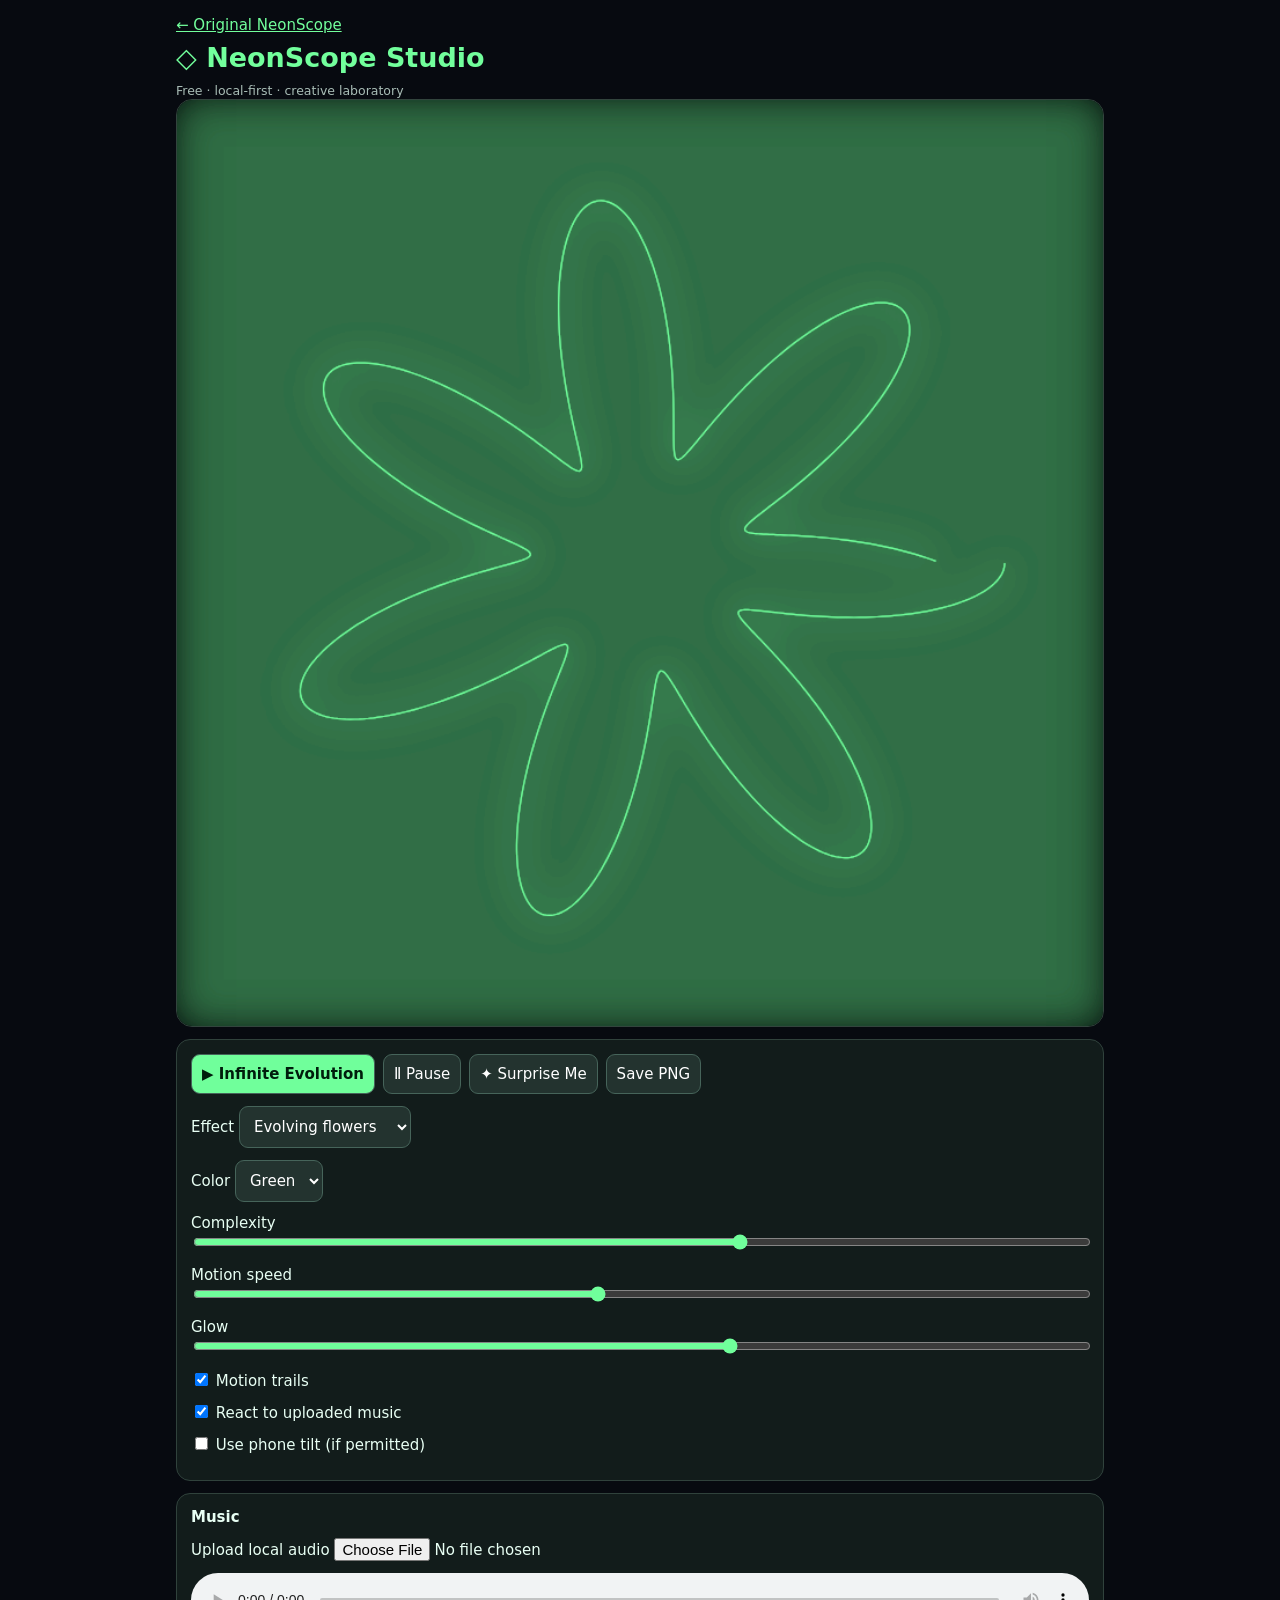
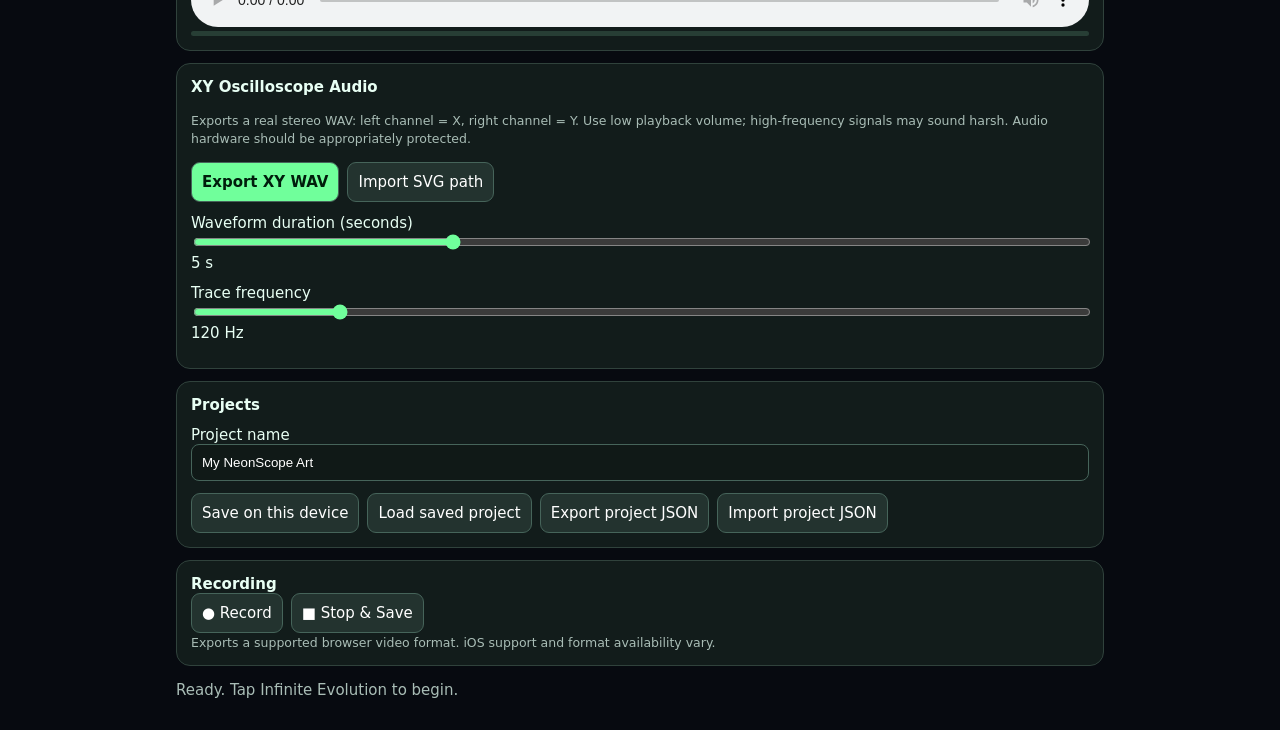
==== studio.html @ ded99f75 "Add free NeonScope Studio with procedural effects, stereo XY WAV, project files, and recording" ====
<!doctype html><html lang="en"><head><meta charset="utf-8"><meta name="viewport" content="width=device-width,initial-scale=1,viewport-fit=cover"><meta name="theme-color" content="#070a10"><title>NeonScope Studio</title><style>
*{box-sizing:border-box}body{margin:0;background:#070a10;color:#e8fff4;font:15px system-ui,sans-serif}main{max-width:960px;margin:auto;padding:16px}h1{font-size:27px;color:#72ff9c;margin:8px 0}a{color:#72ff9c}canvas{display:block;width:100%;aspect-ratio:1;background:#010306;border:1px solid #32443d;border-radius:16px;touch-action:none}section{background:#121c1b;border:1px solid #30423c;border-radius:14px;padding:14px;margin:12px 0}button,select,input[type=file]{font:inherit}button,select{border:1px solid #46645a;background:#23332f;color:white;padding:10px;border-radius:9px}button{cursor:pointer}button.primary{background:#70ff9b;color:#001d0c;font-weight:700}.flex{display:flex;gap:8px;flex-wrap:wrap;align-items:center}label{display:block;margin:12px 0}input[type=range]{width:100%;accent-color:#70ff9b}small,#status{color:#a9bdb6}input[type=text]{width:100%;padding:10px;border:1px solid #46645a;border-radius:8px;background:#101917;color:white}#meter{height:5px;background:#273e35;border-radius:8px;overflow:hidden}#bar{height:100%;width:0;background:#70ff9b}</style></head><body><main><a href="./">← Original NeonScope</a><h1>◇ NeonScope Studio</h1><small>Free · local-first · creative laboratory</small><canvas id="view" width="800" height="800" aria-label="Interactive neon artwork"></canvas><section><div class="flex"><button id="evolve" class="primary">▶ Infinite Evolution</button><button id="freeze">Ⅱ Pause</button><button id="random">✦ Surprise Me</button><button id="save">Save PNG</button></div><label>Effect <select id="effect"><option value="flower">Evolving flowers</option><option value="attractor">Strange attractor</option><option value="spiral">Galactic spiral</option><option value="lissajous">XY Lissajous</option><option value="particles">Particle field</option><option value="wire">3D wireframe</option><option value="kaleido">Kaleidoscope</option><option value="wave">Wave field</option></select></label><label>Color <select id="color"><option value="#70ff9b">Green</option><option value="#5bdcff">Cyan</option><option value="#b579ff">Violet</option><option value="#ff65b6">Pink</option><option value="#ffffff">White</option></select></label><label>Complexity <input id="complexity" type="range" min="10" max="100" value="65"></label><label>Motion speed <input id="speed" type="range" min="0" max="100" value="45"></label><label>Glow <input id="glow" type="range" min="0" max="100" value="60"></label><label><input type="checkbox" id="trails" checked> Motion trails</label><label><input type="checkbox" id="react" checked> React to uploaded music</label><label><input type="checkbox" id="tilt"> Use phone tilt (if permitted)</label></section><section><strong>Music</strong><label>Upload local audio <input id="music" type="file" accept="audio/*"></label><audio id="player" controls style="width:100%"></audio><div id="meter"><div id="bar"></div></div></section><section><strong>XY Oscilloscope Audio</strong><p><small>Exports a real stereo WAV: left channel = X, right channel = Y. Use low playback volume; high-frequency signals may sound harsh. Audio hardware should be appropriately protected.</small></p><div class="flex"><button id="wav" class="primary">Export XY WAV</button><button id="svg">Import SVG path</button><input id="svgFile" type="file" accept=".svg,image/svg+xml" hidden></div><label>Waveform duration (seconds) <input id="duration" type="range" min="1" max="15" value="5"><span id="durValue">5 s</span></label><label>Trace frequency <input id="trace" type="range" min="30" max="600" value="120"><span id="traceValue">120 Hz</span></label></section><section><strong>Projects</strong><label>Project name <input id="name" type="text" value="My NeonScope Art" maxlength="80"></label><div class="flex"><button id="store">Save on this device</button><button id="restore">Load saved project</button><button id="export">Export project JSON</button><button id="import">Import project JSON</button><input id="jsonFile" type="file" accept=".json,application/json" hidden></div></section><section><strong>Recording</strong><div class="flex"><button id="record">● Record</button><button id="stopRecord" disabled>■ Stop & Save</button></div><small>Exports a supported browser video format. iOS support and format availability vary.</small></section><p id="status" role="status">Ready. Tap Infinite Evolution to begin.</p></main><script>
(()=>{'use strict';const $=id=>document.getElementById(id),c=$('view'),g=c.getContext('2d');let running=false,phase=0,last=performance.now(),points=[],audioCtx,analyser,source,frequency,energy=0,seed=Math.random()*100,cycle=0,recorder,recordStream,chunks=[],audioURL;
const opts=['flower','attractor','spiral','lissajous','particles','wire','kaleido','wave'];const setStatus=s=>$('status').textContent=s;const rand=()=>Math.random();const clamp=(x,a,b)=>Math.max(a,Math.min(b,x));
function generate(t){const type=$('effect').value,N=400+Math.floor(+$('complexity').value*9),arr=[],rot=t*.14,variation=Math.sin(t*.23+seed)*.7;for(let i=0;i<N;i++){const q=i/N,u=q*Math.PI*2;let x=0,y=0;
if(type==='flower'){let r=205+110*Math.cos((7+variation)*u+t*.3);x=400+r*Math.cos(u+rot);y=400+r*Math.sin(u+rot)}
else if(type==='spiral'){const r=18+340*q;x=400+r*Math.cos(u*(5+variation)+rot);y=400+r*Math.sin(u*(5+variation)+rot)}
else if(type==='lissajous'){x=400+290*Math.sin((3+variation*.3)*u+t*.13);y=400+290*Math.sin(4*u+t*.19)}
else if(type==='attractor'){let a=u*2;x=400+240*Math.sin(3*a+t*.15)*Math.cos(2*a+variation);y=400+230*Math.sin(4*a-t*.12)*Math.cos(a)}
else if(type==='kaleido'){const r=70+200*Math.abs(Math.sin(u*6+t*.2));x=400+r*Math.cos(u);y=400+r*Math.sin(u)}
else if(type==='wave'){x=30+740*q;y=400+170*Math.sin(u*7+t)+80*Math.cos(u*17-t*.4)}
else if(type==='wire'){const edge=Math.floor(q*12),f=(q*12)%1,verts=[];for(let k=0;k<8;k++){const X=(k&1)?1:-1,Y=(k&2)?1:-1,Z=(k&4)?1:-1;const a=t*.22,b=t*.16,xx=X*Math.cos(a)-Z*Math.sin(a),zz=X*Math.sin(a)+Z*Math.cos(a),yy=Y*Math.cos(b)-zz*Math.sin(b),z=Y*Math.sin(b)+zz*Math.cos(b),persp=280/(4+z);verts.push([400+xx*persp*2.7,400+yy*persp*2.7])}const edges=[[0,1],[1,3],[3,2],[2,0],[4,5],[5,7],[7,6],[6,4],[0,4],[1,5],[2,6],[3,7]];const e=edges[edge%12],p=verts[e[0]],v=verts[e[1]];x=p[0]+(v[0]-p[0])*f;y=p[1]+(v[1]-p[1])*f}
else {const a=u*37+seed,r=100+240*Math.abs(Math.sin(u*13+t*.2));x=400+Math.cos(a+t*.3)*r;y=400+Math.sin(a-t*.2)*r}
arr.push({x:clamp(x,0,800),y:clamp(y,0,800)})}return arr}
function draw(now){requestAnimationFrame(draw);let dt=Math.min(.06,(now-last)/1000);last=now;if(running)phase+=dt*(.2+ +$('speed').value/20);if(running&&Math.floor(phase/12)!==cycle){cycle=Math.floor(phase/12);$('effect').value=opts[Math.floor(rand()*opts.length)];seed=rand()*100}
if(analyser&&frequency){analyser.getByteFrequencyData(frequency);let sum=0;for(let i=0;i<frequency.length;i++)sum+=frequency[i];energy=sum/(frequency.length*255);$('bar').style.width=Math.round(energy*100)+'%'}
g.fillStyle=$('trails').checked?'rgba(1,3,6,.24)':'#010306';g.fillRect(0,0,800,800);g.strokeStyle=$('color').value;g.fillStyle=$('color').value;g.shadowColor=$('color').value;g.shadowBlur=+$('glow').value*.55;g.lineWidth=1.2+energy*5;const t=phase+energy*2;points=generate(t);g.beginPath();points.forEach((p,i)=>i?g.lineTo(p.x,p.y):g.moveTo(p.x,p.y));g.stroke()}
requestAnimationFrame(draw);
$('evolve').onclick=()=>{running=true;setStatus('Infinite evolution running')};$('freeze').onclick=()=>{running=false;setStatus('Paused')};$('random').onclick=()=>{seed=rand()*100;$('effect').value=opts[Math.floor(rand()*opts.length)];phase+=rand()*20;setStatus('New design generated')};$('save').onclick=()=>{const a=document.createElement('a');a.download='neonscope-studio.png';a.href=c.toDataURL();a.click()};
$('music').onchange=e=>{const f=e.target.files[0];if(!f)return;if(audioURL)URL.revokeObjectURL(audioURL);audioURL=URL.createObjectURL(f);$('player').src=audioURL;try{audioCtx=audioCtx||new(window.AudioContext||window.webkitAudioContext)();audioCtx.resume();if(!source){source=audioCtx.createMediaElementSource($('player'));analyser=audioCtx.createAnalyser();analyser.fftSize=1024;frequency=new Uint8Array(analyser.frequencyBinCount);source.connect(analyser);analyser.connect(audioCtx.destination)}setStatus('Music loaded: '+f.name)}catch(err){setStatus('Audio error: '+err.message)}};
$('player').onplay=()=>{audioCtx?.resume();running=true};$('duration').oninput=()=>$('durValue').textContent=$('duration').value+' s';$('trace').oninput=()=>$('traceValue').textContent=$('trace').value+' Hz';
function download(blob,name){const url=URL.createObjectURL(blob),a=document.createElement('a');a.href=url;a.download=name;a.click();setTimeout(()=>URL.revokeObjectURL(url),60000)}
$('wav').onclick=()=>{const sr=44100,seconds=+$('duration').value,hz=+$('trace').value,n=sr*seconds,pts=generate(phase),bytes=44+n*4,buf=new ArrayBuffer(bytes),v=new DataView(buf);const str=(at,s)=>{for(let i=0;i<s.length;i++)v.setUint8(at+i,s.charCodeAt(i))};str(0,'RIFF');v.setUint32(4,bytes-8,true);str(8,'WAVE');str(12,'fmt ');v.setUint32(16,16,true);v.setUint16(20,1,true);v.setUint16(22,2,true);v.setUint32(24,sr,true);v.setUint32(28,sr*4,true);v.setUint16(32,4,true);v.setUint16(34,16,true);str(36,'data');v.setUint32(40,n*4,true);for(let i=0;i<n;i++){const p=pts[Math.floor((i*hz/sr%1)*(pts.length-1))],x=clamp((p.x-400)/400*.65,-1,1),y=clamp((400-p.y)/400*.65,-1,1);v.setInt16(44+i*4,Math.round(x*32767),true);v.setInt16(46+i*4,Math.round(y*32767),true)}download(new Blob([buf],{type:'audio/wav'}),'neonscope-xy.wav');setStatus('Stereo XY WAV exported. Left=X, right=Y. Start with low volume.')};
$('svg').onclick=()=>$('svgFile').click();$('svgFile').onchange=async e=>{const file=e.target.files[0];if(!file)return;const text=await file.text();if(text.length>1000000){setStatus('SVG too large');return}const doc=new DOMParser().parseFromString(text,'image/svg+xml');const path=doc.querySelector('path');if(!path){setStatus('SVG needs at least one path element');return}const d=path.getAttribute('d');if(!d){setStatus('SVG path is empty');return}try{const svg=document.createElementNS('http://www.w3.org/2000/svg','svg'),p=document.createElementNS('http://www.w3.org/2000/svg','path');p.setAttribute('d',d);svg.appendChild(p);svg.style.cssText='position:absolute;width:0;height:0;overflow:hidden';document.body.appendChild(svg);const len=p.getTotalLength(),samples=700,raw=[];for(let i=0;i<samples;i++){const pt=p.getPointAtLength(len*i/(samples-1));raw.push({x:pt.x,y:pt.y})}svg.remove();const xs=raw.map(p=>p.x),ys=raw.map(p=>p.y),minx=Math.min(...xs),maxx=Math.max(...xs),miny=Math.min(...ys),maxy=Math.max(...ys),scale=620/Math.max(maxx-minx,maxy-miny,1);const imported=raw.map(p=>({x:400+(p.x-(minx+maxx)/2)*scale,y:400+(p.y-(miny+maxy)/2)*scale}));const oldGenerate=generate;generate=()=>imported;running=false;setStatus('SVG path imported. Export XY WAV or PNG. Reload to restore procedural modes.')}catch(err){setStatus('Could not parse SVG path: '+err.message)}};
function project(){return {version:1,effect:$('effect').value,color:$('color').value,complexity:$('complexity').value,speed:$('speed').value,glow:$('glow').value,trails:$('trails').checked,name:$('name').value,phase,seed}}
function load(o){if(!o||o.version!==1||!opts.includes(o.effect))throw Error('Invalid project');for(const k of ['effect','color','complexity','speed','glow','name'])if(o[k]!==undefined&&$(k))$(k).value=String(o[k]);$('trails').checked=!!o.trails;phase=Number(o.phase)||0;seed=Number(o.seed)||0;running=false}
$('store').onclick=()=>{try{localStorage.setItem('neonscope-studio',JSON.stringify(project()));setStatus('Saved on this device')}catch(e){setStatus('Storage unavailable: '+e.message)}};$('restore').onclick=()=>{try{load(JSON.parse(localStorage.getItem('neonscope-studio')));setStatus('Project restored')}catch(e){setStatus('No valid saved project')}};$('export').onclick=()=>download(new Blob([JSON.stringify(project(),null,2)],{type:'application/json'}),'neonscope-project.json');$('import').onclick=()=>$('jsonFile').click();$('jsonFile').onchange=async e=>{try{const file=e.target.files[0];if(!file||file.size>100000)throw Error('Invalid file');load(JSON.parse(await file.text()));setStatus('Project imported')}catch(err){setStatus('Import failed: '+err.message)}};
$('record').onclick=()=>{if(!c.captureStream||!window.MediaRecorder){setStatus('Recording unavailable in this browser');return}try{recordStream=c.captureStream(30);const mime=['video/mp4','video/webm;codecs=vp8','video/webm'].find(t=>MediaRecorder.isTypeSupported(t));recorder=new MediaRecorder(recordStream,mime?{mimeType:mime}:undefined);chunks=[];recorder.ondataavailable=e=>{if(e.data.size)chunks.push(e.data)};recorder.onstop=()=>{const ext=recorder.mimeType.includes('mp4')?'mp4':'webm';download(new Blob(chunks,{type:recorder.mimeType}),'neonscope-studio.'+ext);recordStream.getTracks().forEach(t=>t.stop());$('record').disabled=false;$('stopRecord').disabled=true;setStatus('Recording saved')};recorder.start(500);$('record').disabled=true;$('stopRecord').disabled=false;running=true;setStatus('Recording…')}catch(err){setStatus('Recording error: '+err.message)}};$('stopRecord').onclick=()=>{if(recorder?.state==='recording')recorder.stop()};
$('tilt').onchange=async e=>{if(!e.target.checked)return;try{if(typeof DeviceOrientationEvent!=='undefined'&&typeof DeviceOrientationEvent.requestPermission==='function'){const permission=await DeviceOrientationEvent.requestPermission();if(permission!=='granted')throw Error('Permission denied')}window.addEventListener('deviceorientation',event=>{if($('tilt').checked&&event.gamma!=null)seed+=event.gamma*.0004});setStatus('Tilt control enabled')}catch(err){e.target.checked=false;setStatus('Tilt unavailable: '+err.message)}};
})();
</script></body></html>
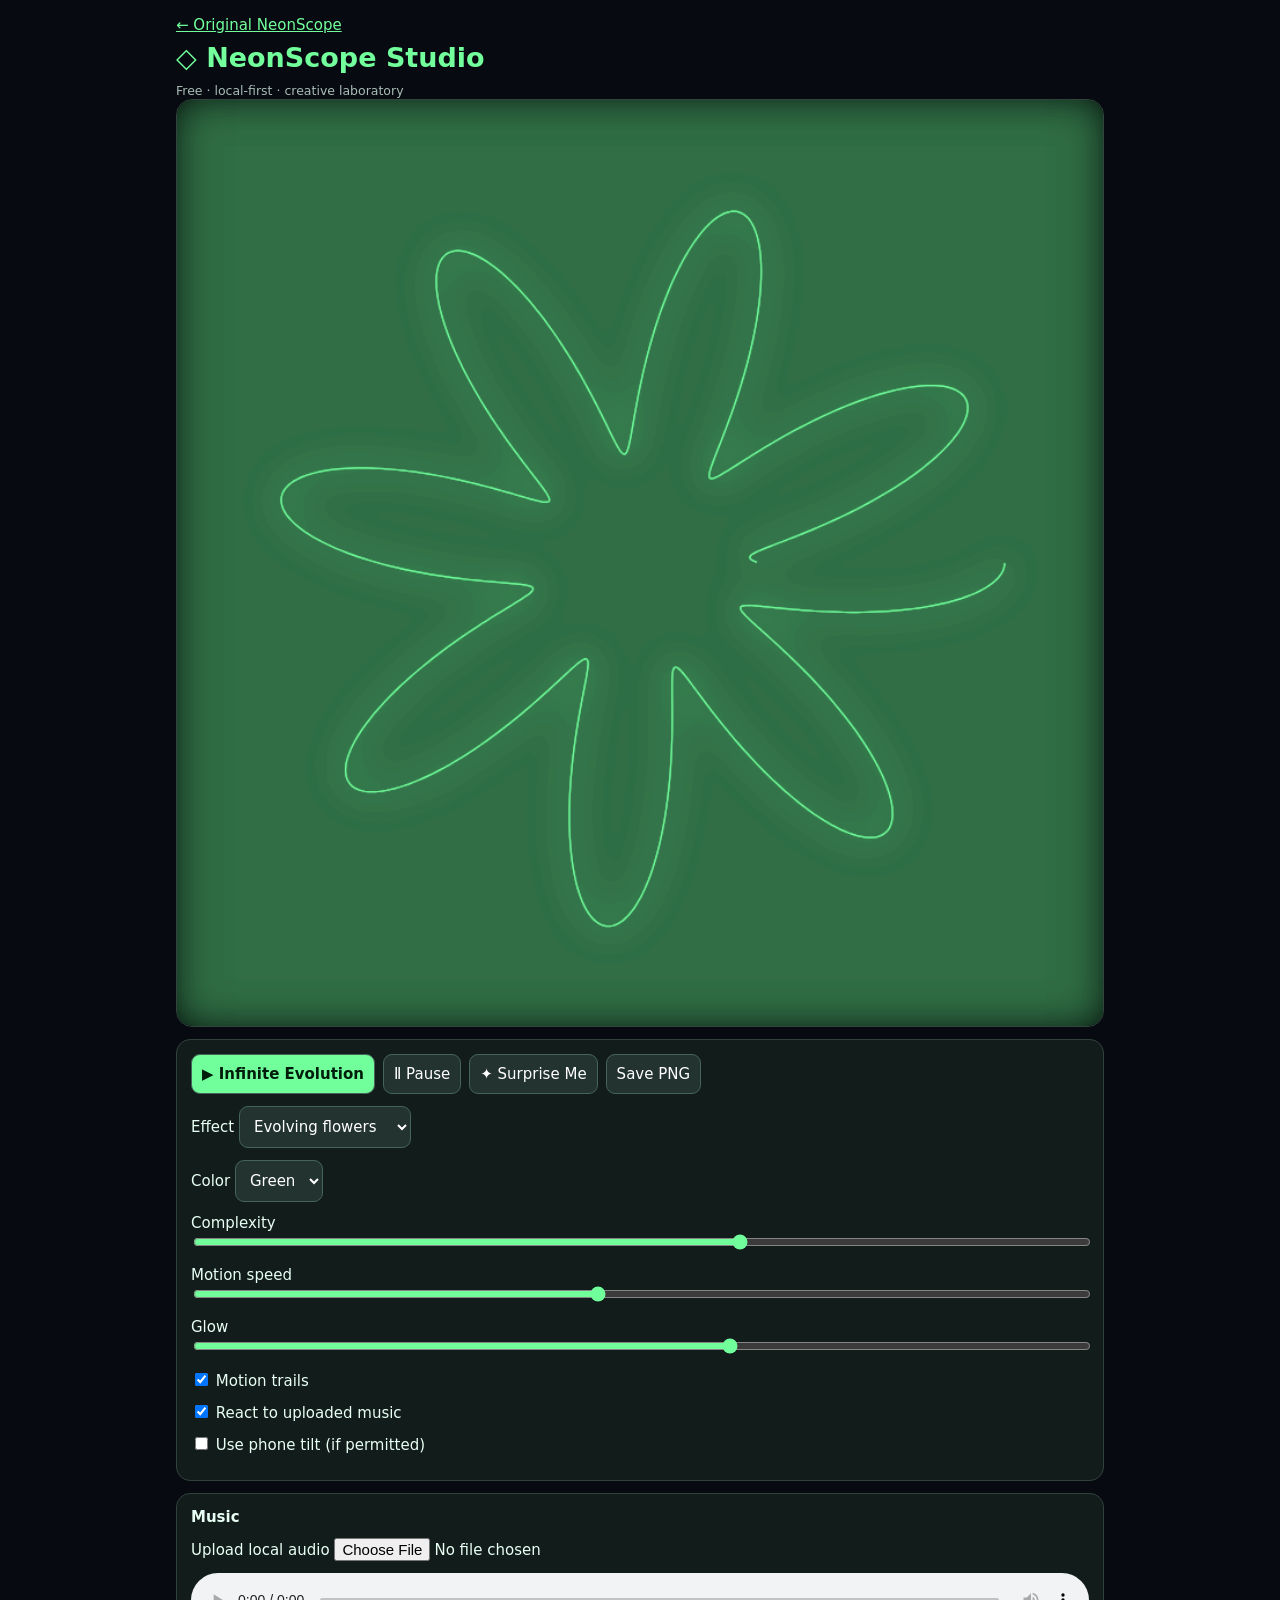
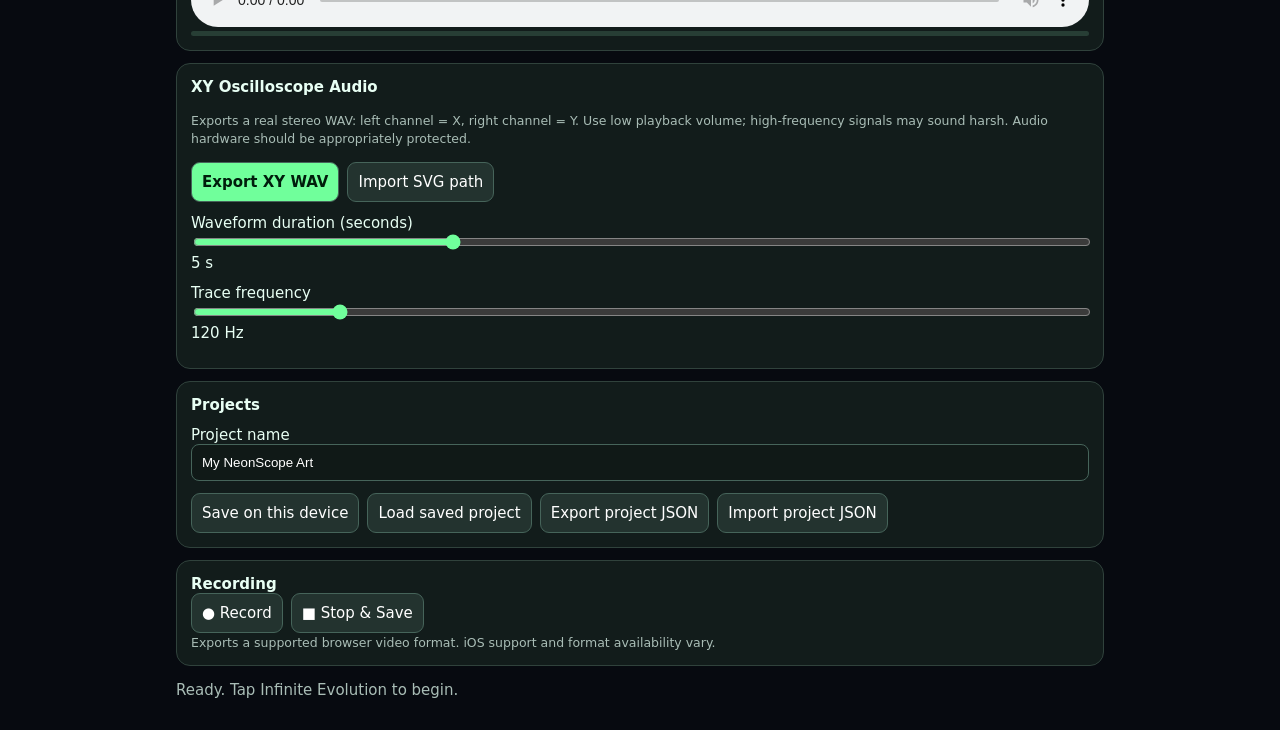
==== commit fad3217a: "Enable installable offline support on NeonScope Studio" ====
--- a/studio.html
+++ b/studio.html
@@ -1,4 +1,4 @@
-<!doctype html><html lang="en"><head><meta charset="utf-8"><meta name="viewport" content="width=device-width,initial-scale=1,viewport-fit=cover"><meta name="theme-color" content="#070a10"><title>NeonScope Studio</title><style>
+<!doctype html><html lang="en"><head><meta charset="utf-8"><meta name="viewport" content="width=device-width,initial-scale=1,viewport-fit=cover"><meta name="theme-color" content="#070a10"><link rel="manifest" href="./manifest.webmanifest"><title>NeonScope Studio</title><style>
 *{box-sizing:border-box}body{margin:0;background:#070a10;color:#e8fff4;font:15px system-ui,sans-serif}main{max-width:960px;margin:auto;padding:16px}h1{font-size:27px;color:#72ff9c;margin:8px 0}a{color:#72ff9c}canvas{display:block;width:100%;aspect-ratio:1;background:#010306;border:1px solid #32443d;border-radius:16px;touch-action:none}section{background:#121c1b;border:1px solid #30423c;border-radius:14px;padding:14px;margin:12px 0}button,select,input[type=file]{font:inherit}button,select{border:1px solid #46645a;background:#23332f;color:white;padding:10px;border-radius:9px}button{cursor:pointer}button.primary{background:#70ff9b;color:#001d0c;font-weight:700}.flex{display:flex;gap:8px;flex-wrap:wrap;align-items:center}label{display:block;margin:12px 0}input[type=range]{width:100%;accent-color:#70ff9b}small,#status{color:#a9bdb6}input[type=text]{width:100%;padding:10px;border:1px solid #46645a;border-radius:8px;background:#101917;color:white}#meter{height:5px;background:#273e35;border-radius:8px;overflow:hidden}#bar{height:100%;width:0;background:#70ff9b}</style></head><body><main><a href="./">← Original NeonScope</a><h1>◇ NeonScope Studio</h1><small>Free · local-first · creative laboratory</small><canvas id="view" width="800" height="800" aria-label="Interactive neon artwork"></canvas><section><div class="flex"><button id="evolve" class="primary">▶ Infinite Evolution</button><button id="freeze">Ⅱ Pause</button><button id="random">✦ Surprise Me</button><button id="save">Save PNG</button></div><label>Effect <select id="effect"><option value="flower">Evolving flowers</option><option value="attractor">Strange attractor</option><option value="spiral">Galactic spiral</option><option value="lissajous">XY Lissajous</option><option value="particles">Particle field</option><option value="wire">3D wireframe</option><option value="kaleido">Kaleidoscope</option><option value="wave">Wave field</option></select></label><label>Color <select id="color"><option value="#70ff9b">Green</option><option value="#5bdcff">Cyan</option><option value="#b579ff">Violet</option><option value="#ff65b6">Pink</option><option value="#ffffff">White</option></select></label><label>Complexity <input id="complexity" type="range" min="10" max="100" value="65"></label><label>Motion speed <input id="speed" type="range" min="0" max="100" value="45"></label><label>Glow <input id="glow" type="range" min="0" max="100" value="60"></label><label><input type="checkbox" id="trails" checked> Motion trails</label><label><input type="checkbox" id="react" checked> React to uploaded music</label><label><input type="checkbox" id="tilt"> Use phone tilt (if permitted)</label></section><section><strong>Music</strong><label>Upload local audio <input id="music" type="file" accept="audio/*"></label><audio id="player" controls style="width:100%"></audio><div id="meter"><div id="bar"></div></div></section><section><strong>XY Oscilloscope Audio</strong><p><small>Exports a real stereo WAV: left channel = X, right channel = Y. Use low playback volume; high-frequency signals may sound harsh. Audio hardware should be appropriately protected.</small></p><div class="flex"><button id="wav" class="primary">Export XY WAV</button><button id="svg">Import SVG path</button><input id="svgFile" type="file" accept=".svg,image/svg+xml" hidden></div><label>Waveform duration (seconds) <input id="duration" type="range" min="1" max="15" value="5"><span id="durValue">5 s</span></label><label>Trace frequency <input id="trace" type="range" min="30" max="600" value="120"><span id="traceValue">120 Hz</span></label></section><section><strong>Projects</strong><label>Project name <input id="name" type="text" value="My NeonScope Art" maxlength="80"></label><div class="flex"><button id="store">Save on this device</button><button id="restore">Load saved project</button><button id="export">Export project JSON</button><button id="import">Import project JSON</button><input id="jsonFile" type="file" accept=".json,application/json" hidden></div></section><section><strong>Recording</strong><div class="flex"><button id="record">● Record</button><button id="stopRecord" disabled>■ Stop & Save</button></div><small>Exports a supported browser video format. iOS support and format availability vary.</small></section><p id="status" role="status">Ready. Tap Infinite Evolution to begin.</p></main><script>
 (()=>{'use strict';const $=id=>document.getElementById(id),c=$('view'),g=c.getContext('2d');let running=false,phase=0,last=performance.now(),points=[],audioCtx,analyser,source,frequency,energy=0,seed=Math.random()*100,cycle=0,recorder,recordStream,chunks=[],audioURL;
 const opts=['flower','attractor','spiral','lissajous','particles','wire','kaleido','wave'];const setStatus=s=>$('status').textContent=s;const rand=()=>Math.random();const clamp=(x,a,b)=>Math.max(a,Math.min(b,x));
@@ -28,4 +28,4 @@
 $('record').onclick=()=>{if(!c.captureStream||!window.MediaRecorder){setStatus('Recording unavailable in this browser');return}try{recordStream=c.captureStream(30);const mime=['video/mp4','video/webm;codecs=vp8','video/webm'].find(t=>MediaRecorder.isTypeSupported(t));recorder=new MediaRecorder(recordStream,mime?{mimeType:mime}:undefined);chunks=[];recorder.ondataavailable=e=>{if(e.data.size)chunks.push(e.data)};recorder.onstop=()=>{const ext=recorder.mimeType.includes('mp4')?'mp4':'webm';download(new Blob(chunks,{type:recorder.mimeType}),'neonscope-studio.'+ext);recordStream.getTracks().forEach(t=>t.stop());$('record').disabled=false;$('stopRecord').disabled=true;setStatus('Recording saved')};recorder.start(500);$('record').disabled=true;$('stopRecord').disabled=false;running=true;setStatus('Recording…')}catch(err){setStatus('Recording error: '+err.message)}};$('stopRecord').onclick=()=>{if(recorder?.state==='recording')recorder.stop()};
 $('tilt').onchange=async e=>{if(!e.target.checked)return;try{if(typeof DeviceOrientationEvent!=='undefined'&&typeof DeviceOrientationEvent.requestPermission==='function'){const permission=await DeviceOrientationEvent.requestPermission();if(permission!=='granted')throw Error('Permission denied')}window.addEventListener('deviceorientation',event=>{if($('tilt').checked&&event.gamma!=null)seed+=event.gamma*.0004});setStatus('Tilt control enabled')}catch(err){e.target.checked=false;setStatus('Tilt unavailable: '+err.message)}};
 })();
-</script></body></html>+</script><script>if('serviceWorker' in navigator)window.addEventListener('load',()=>navigator.serviceWorker.register('./sw.js').catch(()=>{}));</script></body></html>
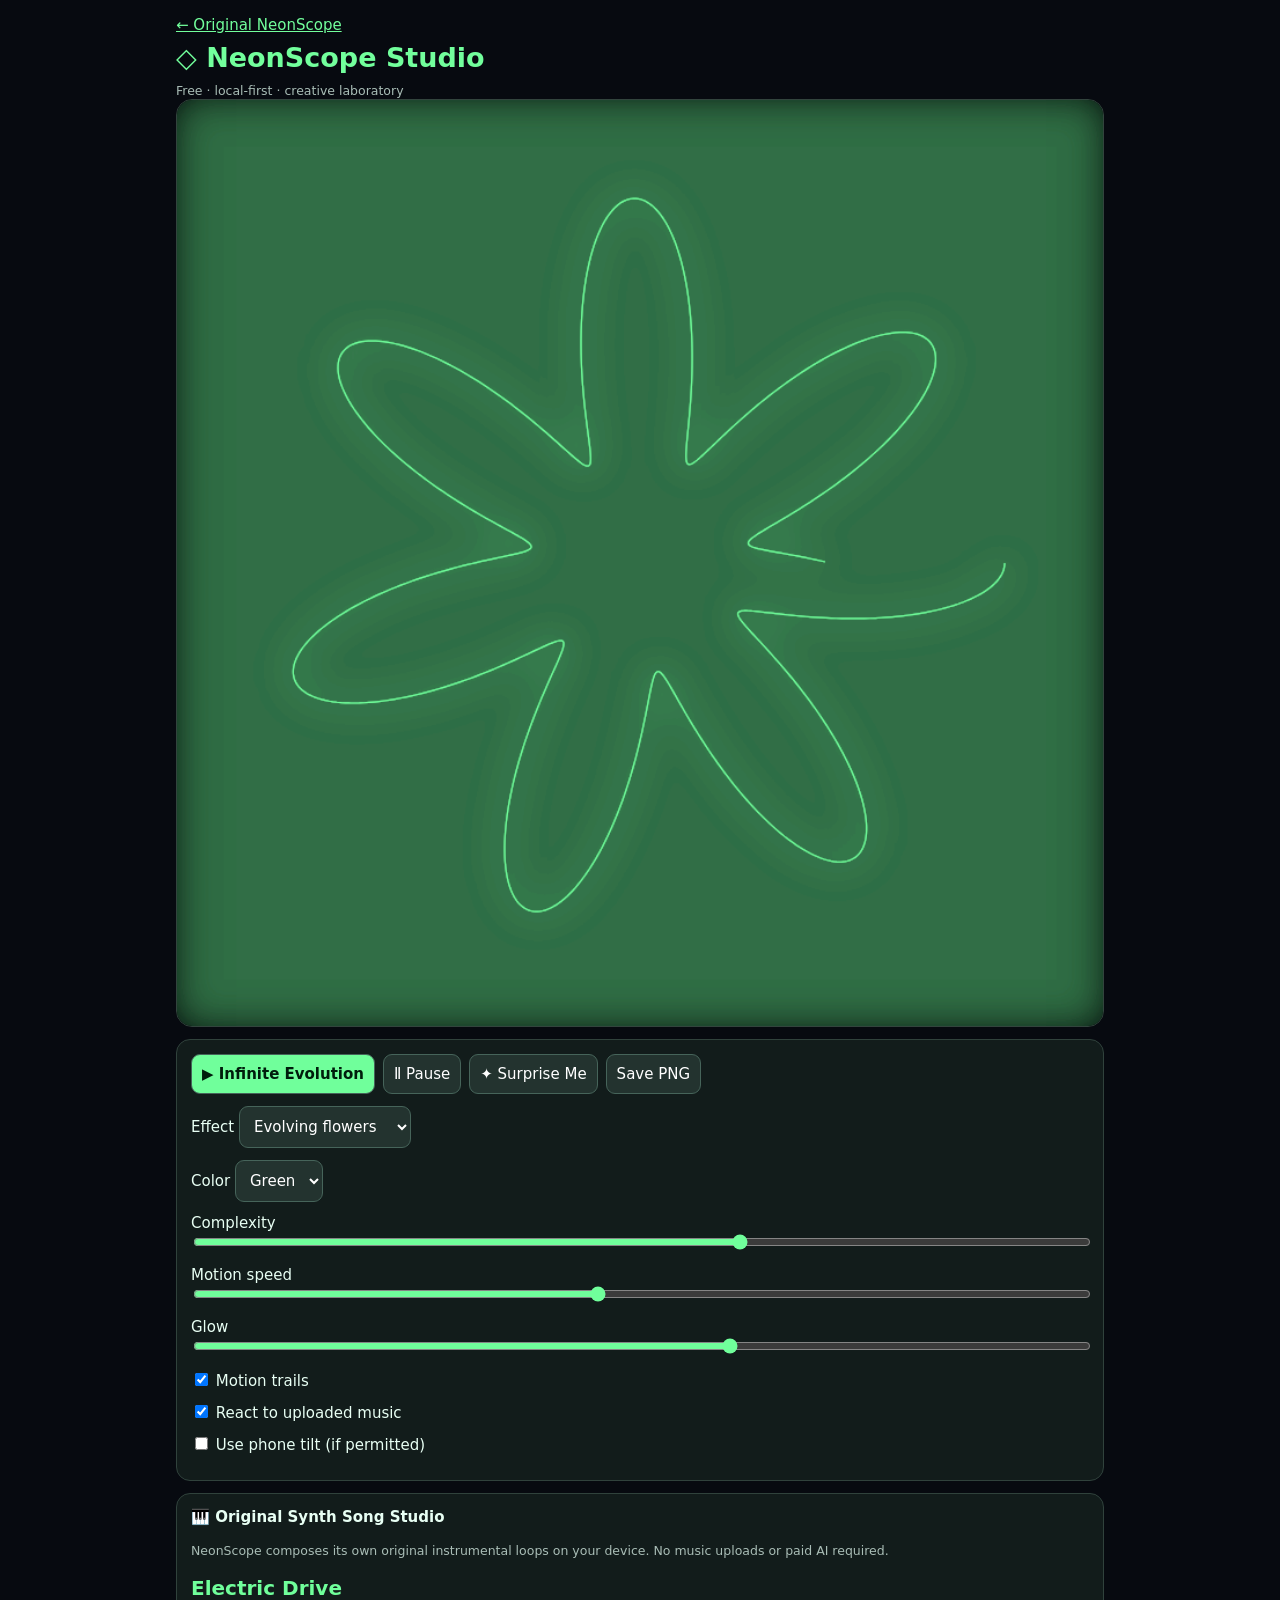
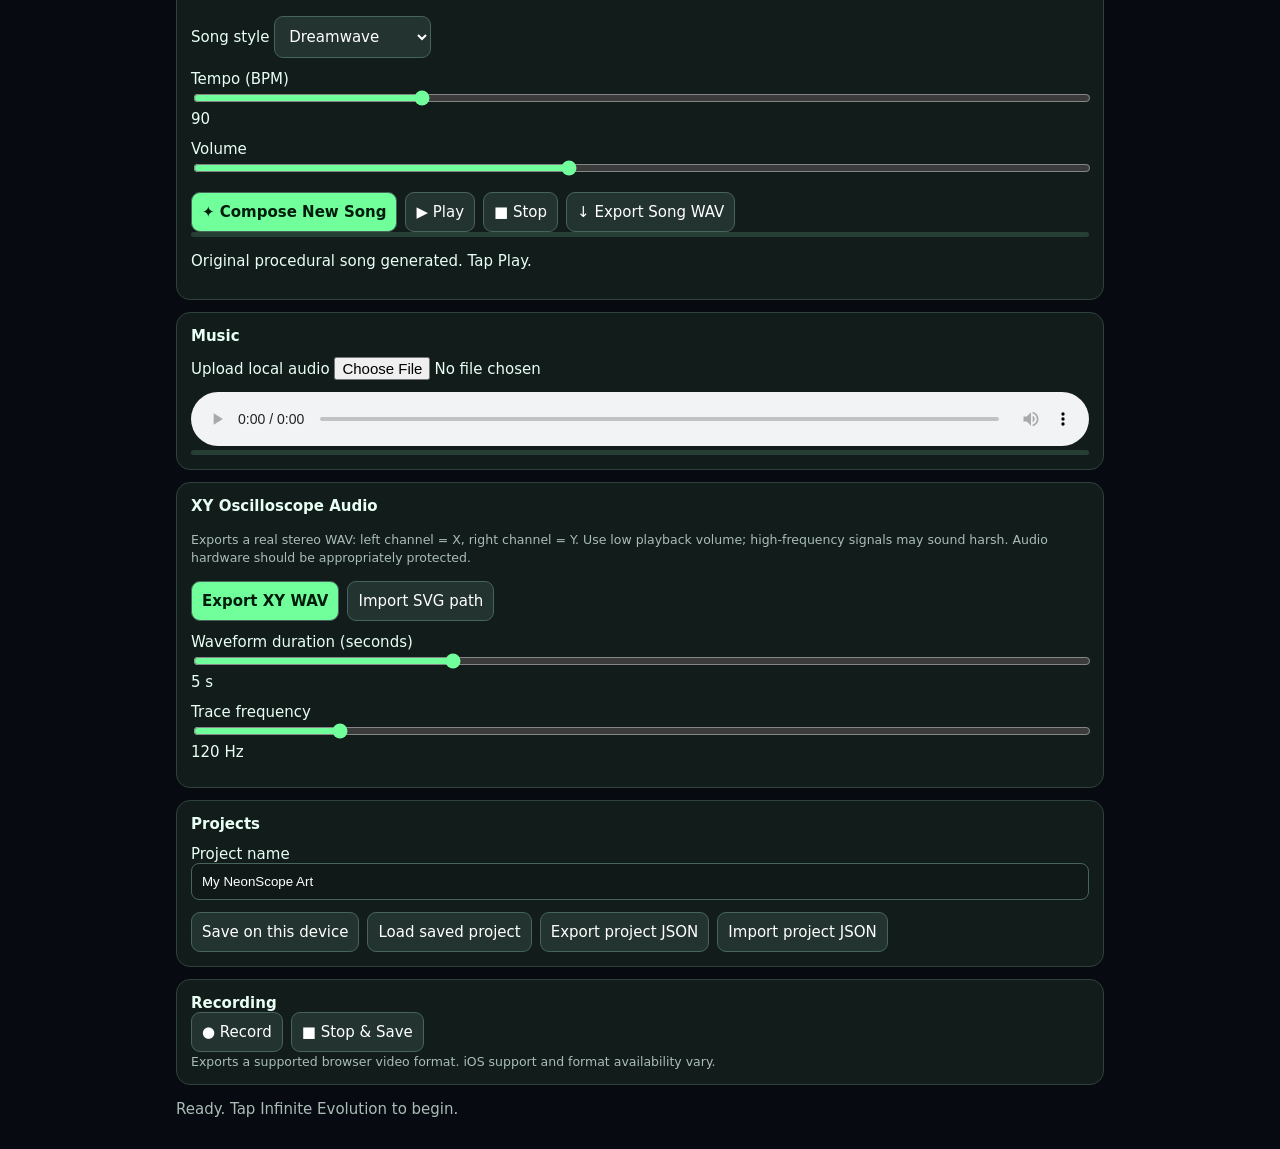
==== commit ef169450: "Integrate original synth song composer and reactive studio visuals" ====
--- a/studio.html
+++ b/studio.html
@@ -1,6 +1,6 @@
 <!doctype html><html lang="en"><head><meta charset="utf-8"><meta name="viewport" content="width=device-width,initial-scale=1,viewport-fit=cover"><meta name="theme-color" content="#070a10"><link rel="manifest" href="./manifest.webmanifest"><title>NeonScope Studio</title><style>
-*{box-sizing:border-box}body{margin:0;background:#070a10;color:#e8fff4;font:15px system-ui,sans-serif}main{max-width:960px;margin:auto;padding:16px}h1{font-size:27px;color:#72ff9c;margin:8px 0}a{color:#72ff9c}canvas{display:block;width:100%;aspect-ratio:1;background:#010306;border:1px solid #32443d;border-radius:16px;touch-action:none}section{background:#121c1b;border:1px solid #30423c;border-radius:14px;padding:14px;margin:12px 0}button,select,input[type=file]{font:inherit}button,select{border:1px solid #46645a;background:#23332f;color:white;padding:10px;border-radius:9px}button{cursor:pointer}button.primary{background:#70ff9b;color:#001d0c;font-weight:700}.flex{display:flex;gap:8px;flex-wrap:wrap;align-items:center}label{display:block;margin:12px 0}input[type=range]{width:100%;accent-color:#70ff9b}small,#status{color:#a9bdb6}input[type=text]{width:100%;padding:10px;border:1px solid #46645a;border-radius:8px;background:#101917;color:white}#meter{height:5px;background:#273e35;border-radius:8px;overflow:hidden}#bar{height:100%;width:0;background:#70ff9b}</style></head><body><main><a href="./">← Original NeonScope</a><h1>◇ NeonScope Studio</h1><small>Free · local-first · creative laboratory</small><canvas id="view" width="800" height="800" aria-label="Interactive neon artwork"></canvas><section><div class="flex"><button id="evolve" class="primary">▶ Infinite Evolution</button><button id="freeze">Ⅱ Pause</button><button id="random">✦ Surprise Me</button><button id="save">Save PNG</button></div><label>Effect <select id="effect"><option value="flower">Evolving flowers</option><option value="attractor">Strange attractor</option><option value="spiral">Galactic spiral</option><option value="lissajous">XY Lissajous</option><option value="particles">Particle field</option><option value="wire">3D wireframe</option><option value="kaleido">Kaleidoscope</option><option value="wave">Wave field</option></select></label><label>Color <select id="color"><option value="#70ff9b">Green</option><option value="#5bdcff">Cyan</option><option value="#b579ff">Violet</option><option value="#ff65b6">Pink</option><option value="#ffffff">White</option></select></label><label>Complexity <input id="complexity" type="range" min="10" max="100" value="65"></label><label>Motion speed <input id="speed" type="range" min="0" max="100" value="45"></label><label>Glow <input id="glow" type="range" min="0" max="100" value="60"></label><label><input type="checkbox" id="trails" checked> Motion trails</label><label><input type="checkbox" id="react" checked> React to uploaded music</label><label><input type="checkbox" id="tilt"> Use phone tilt (if permitted)</label></section><section><strong>Music</strong><label>Upload local audio <input id="music" type="file" accept="audio/*"></label><audio id="player" controls style="width:100%"></audio><div id="meter"><div id="bar"></div></div></section><section><strong>XY Oscilloscope Audio</strong><p><small>Exports a real stereo WAV: left channel = X, right channel = Y. Use low playback volume; high-frequency signals may sound harsh. Audio hardware should be appropriately protected.</small></p><div class="flex"><button id="wav" class="primary">Export XY WAV</button><button id="svg">Import SVG path</button><input id="svgFile" type="file" accept=".svg,image/svg+xml" hidden></div><label>Waveform duration (seconds) <input id="duration" type="range" min="1" max="15" value="5"><span id="durValue">5 s</span></label><label>Trace frequency <input id="trace" type="range" min="30" max="600" value="120"><span id="traceValue">120 Hz</span></label></section><section><strong>Projects</strong><label>Project name <input id="name" type="text" value="My NeonScope Art" maxlength="80"></label><div class="flex"><button id="store">Save on this device</button><button id="restore">Load saved project</button><button id="export">Export project JSON</button><button id="import">Import project JSON</button><input id="jsonFile" type="file" accept=".json,application/json" hidden></div></section><section><strong>Recording</strong><div class="flex"><button id="record">● Record</button><button id="stopRecord" disabled>■ Stop & Save</button></div><small>Exports a supported browser video format. iOS support and format availability vary.</small></section><p id="status" role="status">Ready. Tap Infinite Evolution to begin.</p></main><script>
-(()=>{'use strict';const $=id=>document.getElementById(id),c=$('view'),g=c.getContext('2d');let running=false,phase=0,last=performance.now(),points=[],audioCtx,analyser,source,frequency,energy=0,seed=Math.random()*100,cycle=0,recorder,recordStream,chunks=[],audioURL;
+*{box-sizing:border-box}body{margin:0;background:#070a10;color:#e8fff4;font:15px system-ui,sans-serif}main{max-width:960px;margin:auto;padding:16px}h1{font-size:27px;color:#72ff9c;margin:8px 0}a{color:#72ff9c}canvas{display:block;width:100%;aspect-ratio:1;background:#010306;border:1px solid #32443d;border-radius:16px;touch-action:none}section{background:#121c1b;border:1px solid #30423c;border-radius:14px;padding:14px;margin:12px 0}button,select,input[type=file]{font:inherit}button,select{border:1px solid #46645a;background:#23332f;color:white;padding:10px;border-radius:9px}button{cursor:pointer}button.primary{background:#70ff9b;color:#001d0c;font-weight:700}.flex{display:flex;gap:8px;flex-wrap:wrap;align-items:center}label{display:block;margin:12px 0}input[type=range]{width:100%;accent-color:#70ff9b}small,#status{color:#a9bdb6}input[type=text]{width:100%;padding:10px;border:1px solid #46645a;border-radius:8px;background:#101917;color:white}#meter{height:5px;background:#273e35;border-radius:8px;overflow:hidden}#bar{height:100%;width:0;background:#70ff9b}</style></head><body><main><a href="./">← Original NeonScope</a><h1>◇ NeonScope Studio</h1><small>Free · local-first · creative laboratory</small><canvas id="view" width="800" height="800" aria-label="Interactive neon artwork"></canvas><section><div class="flex"><button id="evolve" class="primary">▶ Infinite Evolution</button><button id="freeze">Ⅱ Pause</button><button id="random">✦ Surprise Me</button><button id="save">Save PNG</button></div><label>Effect <select id="effect"><option value="flower">Evolving flowers</option><option value="attractor">Strange attractor</option><option value="spiral">Galactic spiral</option><option value="lissajous">XY Lissajous</option><option value="particles">Particle field</option><option value="wire">3D wireframe</option><option value="kaleido">Kaleidoscope</option><option value="wave">Wave field</option></select></label><label>Color <select id="color"><option value="#70ff9b">Green</option><option value="#5bdcff">Cyan</option><option value="#b579ff">Violet</option><option value="#ff65b6">Pink</option><option value="#ffffff">White</option></select></label><label>Complexity <input id="complexity" type="range" min="10" max="100" value="65"></label><label>Motion speed <input id="speed" type="range" min="0" max="100" value="45"></label><label>Glow <input id="glow" type="range" min="0" max="100" value="60"></label><label><input type="checkbox" id="trails" checked> Motion trails</label><label><input type="checkbox" id="react" checked> React to uploaded music</label><label><input type="checkbox" id="tilt"> Use phone tilt (if permitted)</label></section><section><strong>🎹 Original Synth Song Studio</strong><p><small>NeonScope composes its own original instrumental loops on your device. No music uploads or paid AI required.</small></p><h2 id="synthName" style="font-size:20px;color:#70ff9b">New Song</h2><label>Song style <select id="synthMood"><option value="dream">Dreamwave</option><option value="arcade">Retro arcade</option><option value="space">Space ambient</option><option value="chill">Chill synth</option><option value="dark">Dark electronic</option></select></label><label>Tempo (BPM) <input id="synthTempo" type="range" min="60" max="180" value="90" oninput="document.getElementById('tempoValue').textContent=this.value"><span id="tempoValue">90</span></label><label>Volume <input id="synthVolume" type="range" min="0" max="60" value="25"></label><div class="flex"><button id="synthGenerate" class="primary">✦ Compose New Song</button><button id="synthPlay">▶ Play</button><button id="synthStop">■ Stop</button><button id="synthExport">↓ Export Song WAV</button></div><div id="meter"><div id="synthMeter" style="width:0;height:100%;background:#70ff9b"></div></div><p id="synthStatus" role="status">Ready</p></section><section><strong>Music</strong><label>Upload local audio <input id="music" type="file" accept="audio/*"></label><audio id="player" controls style="width:100%"></audio><div id="meter"><div id="bar"></div></div></section><section><strong>XY Oscilloscope Audio</strong><p><small>Exports a real stereo WAV: left channel = X, right channel = Y. Use low playback volume; high-frequency signals may sound harsh. Audio hardware should be appropriately protected.</small></p><div class="flex"><button id="wav" class="primary">Export XY WAV</button><button id="svg">Import SVG path</button><input id="svgFile" type="file" accept=".svg,image/svg+xml" hidden></div><label>Waveform duration (seconds) <input id="duration" type="range" min="1" max="15" value="5"><span id="durValue">5 s</span></label><label>Trace frequency <input id="trace" type="range" min="30" max="600" value="120"><span id="traceValue">120 Hz</span></label></section><section><strong>Projects</strong><label>Project name <input id="name" type="text" value="My NeonScope Art" maxlength="80"></label><div class="flex"><button id="store">Save on this device</button><button id="restore">Load saved project</button><button id="export">Export project JSON</button><button id="import">Import project JSON</button><input id="jsonFile" type="file" accept=".json,application/json" hidden></div></section><section><strong>Recording</strong><div class="flex"><button id="record">● Record</button><button id="stopRecord" disabled>■ Stop & Save</button></div><small>Exports a supported browser video format. iOS support and format availability vary.</small></section><p id="status" role="status">Ready. Tap Infinite Evolution to begin.</p></main><script>
+(()=>{'use strict';const $=id=>document.getElementById(id),c=$('view'),g=c.getContext('2d');let running=false,phase=0,last=performance.now(),points=[],audioCtx,analyser,source,frequency,energy=0,synthEnergy=0,seed=Math.random()*100,cycle=0,recorder,recordStream,chunks=[],audioURL;
 const opts=['flower','attractor','spiral','lissajous','particles','wire','kaleido','wave'];const setStatus=s=>$('status').textContent=s;const rand=()=>Math.random();const clamp=(x,a,b)=>Math.max(a,Math.min(b,x));
 function generate(t){const type=$('effect').value,N=400+Math.floor(+$('complexity').value*9),arr=[],rot=t*.14,variation=Math.sin(t*.23+seed)*.7;for(let i=0;i<N;i++){const q=i/N,u=q*Math.PI*2;let x=0,y=0;
 if(type==='flower'){let r=205+110*Math.cos((7+variation)*u+t*.3);x=400+r*Math.cos(u+rot);y=400+r*Math.sin(u+rot)}
@@ -12,10 +12,10 @@
 else if(type==='wire'){const edge=Math.floor(q*12),f=(q*12)%1,verts=[];for(let k=0;k<8;k++){const X=(k&1)?1:-1,Y=(k&2)?1:-1,Z=(k&4)?1:-1;const a=t*.22,b=t*.16,xx=X*Math.cos(a)-Z*Math.sin(a),zz=X*Math.sin(a)+Z*Math.cos(a),yy=Y*Math.cos(b)-zz*Math.sin(b),z=Y*Math.sin(b)+zz*Math.cos(b),persp=280/(4+z);verts.push([400+xx*persp*2.7,400+yy*persp*2.7])}const edges=[[0,1],[1,3],[3,2],[2,0],[4,5],[5,7],[7,6],[6,4],[0,4],[1,5],[2,6],[3,7]];const e=edges[edge%12],p=verts[e[0]],v=verts[e[1]];x=p[0]+(v[0]-p[0])*f;y=p[1]+(v[1]-p[1])*f}
 else {const a=u*37+seed,r=100+240*Math.abs(Math.sin(u*13+t*.2));x=400+Math.cos(a+t*.3)*r;y=400+Math.sin(a-t*.2)*r}
 arr.push({x:clamp(x,0,800),y:clamp(y,0,800)})}return arr}
-function draw(now){requestAnimationFrame(draw);let dt=Math.min(.06,(now-last)/1000);last=now;if(running)phase+=dt*(.2+ +$('speed').value/20);if(running&&Math.floor(phase/12)!==cycle){cycle=Math.floor(phase/12);$('effect').value=opts[Math.floor(rand()*opts.length)];seed=rand()*100}
+function draw(now){requestAnimationFrame(draw);synthEnergy*=.94;let dt=Math.min(.06,(now-last)/1000);last=now;if(running)phase+=dt*(.2+ +$('speed').value/20);if(running&&Math.floor(phase/12)!==cycle){cycle=Math.floor(phase/12);$('effect').value=opts[Math.floor(rand()*opts.length)];seed=rand()*100}
 if(analyser&&frequency){analyser.getByteFrequencyData(frequency);let sum=0;for(let i=0;i<frequency.length;i++)sum+=frequency[i];energy=sum/(frequency.length*255);$('bar').style.width=Math.round(energy*100)+'%'}
-g.fillStyle=$('trails').checked?'rgba(1,3,6,.24)':'#010306';g.fillRect(0,0,800,800);g.strokeStyle=$('color').value;g.fillStyle=$('color').value;g.shadowColor=$('color').value;g.shadowBlur=+$('glow').value*.55;g.lineWidth=1.2+energy*5;const t=phase+energy*2;points=generate(t);g.beginPath();points.forEach((p,i)=>i?g.lineTo(p.x,p.y):g.moveTo(p.x,p.y));g.stroke()}
-requestAnimationFrame(draw);
+energy=Math.max(energy,synthEnergy);g.fillStyle=$('trails').checked?'rgba(1,3,6,.24)':'#010306';g.fillRect(0,0,800,800);g.strokeStyle=$('color').value;g.fillStyle=$('color').value;g.shadowColor=$('color').value;g.shadowBlur=+$('glow').value*.55;g.lineWidth=1.2+energy*5;const t=phase+energy*2;points=generate(t);g.beginPath();points.forEach((p,i)=>i?g.lineTo(p.x,p.y):g.moveTo(p.x,p.y));g.stroke()}
+window.addEventListener('neonscope-synth-energy',e=>{synthEnergy=e.detail||0;running=true});requestAnimationFrame(draw);
 $('evolve').onclick=()=>{running=true;setStatus('Infinite evolution running')};$('freeze').onclick=()=>{running=false;setStatus('Paused')};$('random').onclick=()=>{seed=rand()*100;$('effect').value=opts[Math.floor(rand()*opts.length)];phase+=rand()*20;setStatus('New design generated')};$('save').onclick=()=>{const a=document.createElement('a');a.download='neonscope-studio.png';a.href=c.toDataURL();a.click()};
 $('music').onchange=e=>{const f=e.target.files[0];if(!f)return;if(audioURL)URL.revokeObjectURL(audioURL);audioURL=URL.createObjectURL(f);$('player').src=audioURL;try{audioCtx=audioCtx||new(window.AudioContext||window.webkitAudioContext)();audioCtx.resume();if(!source){source=audioCtx.createMediaElementSource($('player'));analyser=audioCtx.createAnalyser();analyser.fftSize=1024;frequency=new Uint8Array(analyser.frequencyBinCount);source.connect(analyser);analyser.connect(audioCtx.destination)}setStatus('Music loaded: '+f.name)}catch(err){setStatus('Audio error: '+err.message)}};
 $('player').onplay=()=>{audioCtx?.resume();running=true};$('duration').oninput=()=>$('durValue').textContent=$('duration').value+' s';$('trace').oninput=()=>$('traceValue').textContent=$('trace').value+' Hz';
@@ -28,4 +28,4 @@
 $('record').onclick=()=>{if(!c.captureStream||!window.MediaRecorder){setStatus('Recording unavailable in this browser');return}try{recordStream=c.captureStream(30);const mime=['video/mp4','video/webm;codecs=vp8','video/webm'].find(t=>MediaRecorder.isTypeSupported(t));recorder=new MediaRecorder(recordStream,mime?{mimeType:mime}:undefined);chunks=[];recorder.ondataavailable=e=>{if(e.data.size)chunks.push(e.data)};recorder.onstop=()=>{const ext=recorder.mimeType.includes('mp4')?'mp4':'webm';download(new Blob(chunks,{type:recorder.mimeType}),'neonscope-studio.'+ext);recordStream.getTracks().forEach(t=>t.stop());$('record').disabled=false;$('stopRecord').disabled=true;setStatus('Recording saved')};recorder.start(500);$('record').disabled=true;$('stopRecord').disabled=false;running=true;setStatus('Recording…')}catch(err){setStatus('Recording error: '+err.message)}};$('stopRecord').onclick=()=>{if(recorder?.state==='recording')recorder.stop()};
 $('tilt').onchange=async e=>{if(!e.target.checked)return;try{if(typeof DeviceOrientationEvent!=='undefined'&&typeof DeviceOrientationEvent.requestPermission==='function'){const permission=await DeviceOrientationEvent.requestPermission();if(permission!=='granted')throw Error('Permission denied')}window.addEventListener('deviceorientation',event=>{if($('tilt').checked&&event.gamma!=null)seed+=event.gamma*.0004});setStatus('Tilt control enabled')}catch(err){e.target.checked=false;setStatus('Tilt unavailable: '+err.message)}};
 })();
-</script><script>if('serviceWorker' in navigator)window.addEventListener('load',()=>navigator.serviceWorker.register('./sw.js').catch(()=>{}));</script></body></html>+</script><script src="./synth.js"></script><script>if('serviceWorker' in navigator)window.addEventListener('load',()=>navigator.serviceWorker.register('./sw.js').catch(()=>{}));</script></body></html>
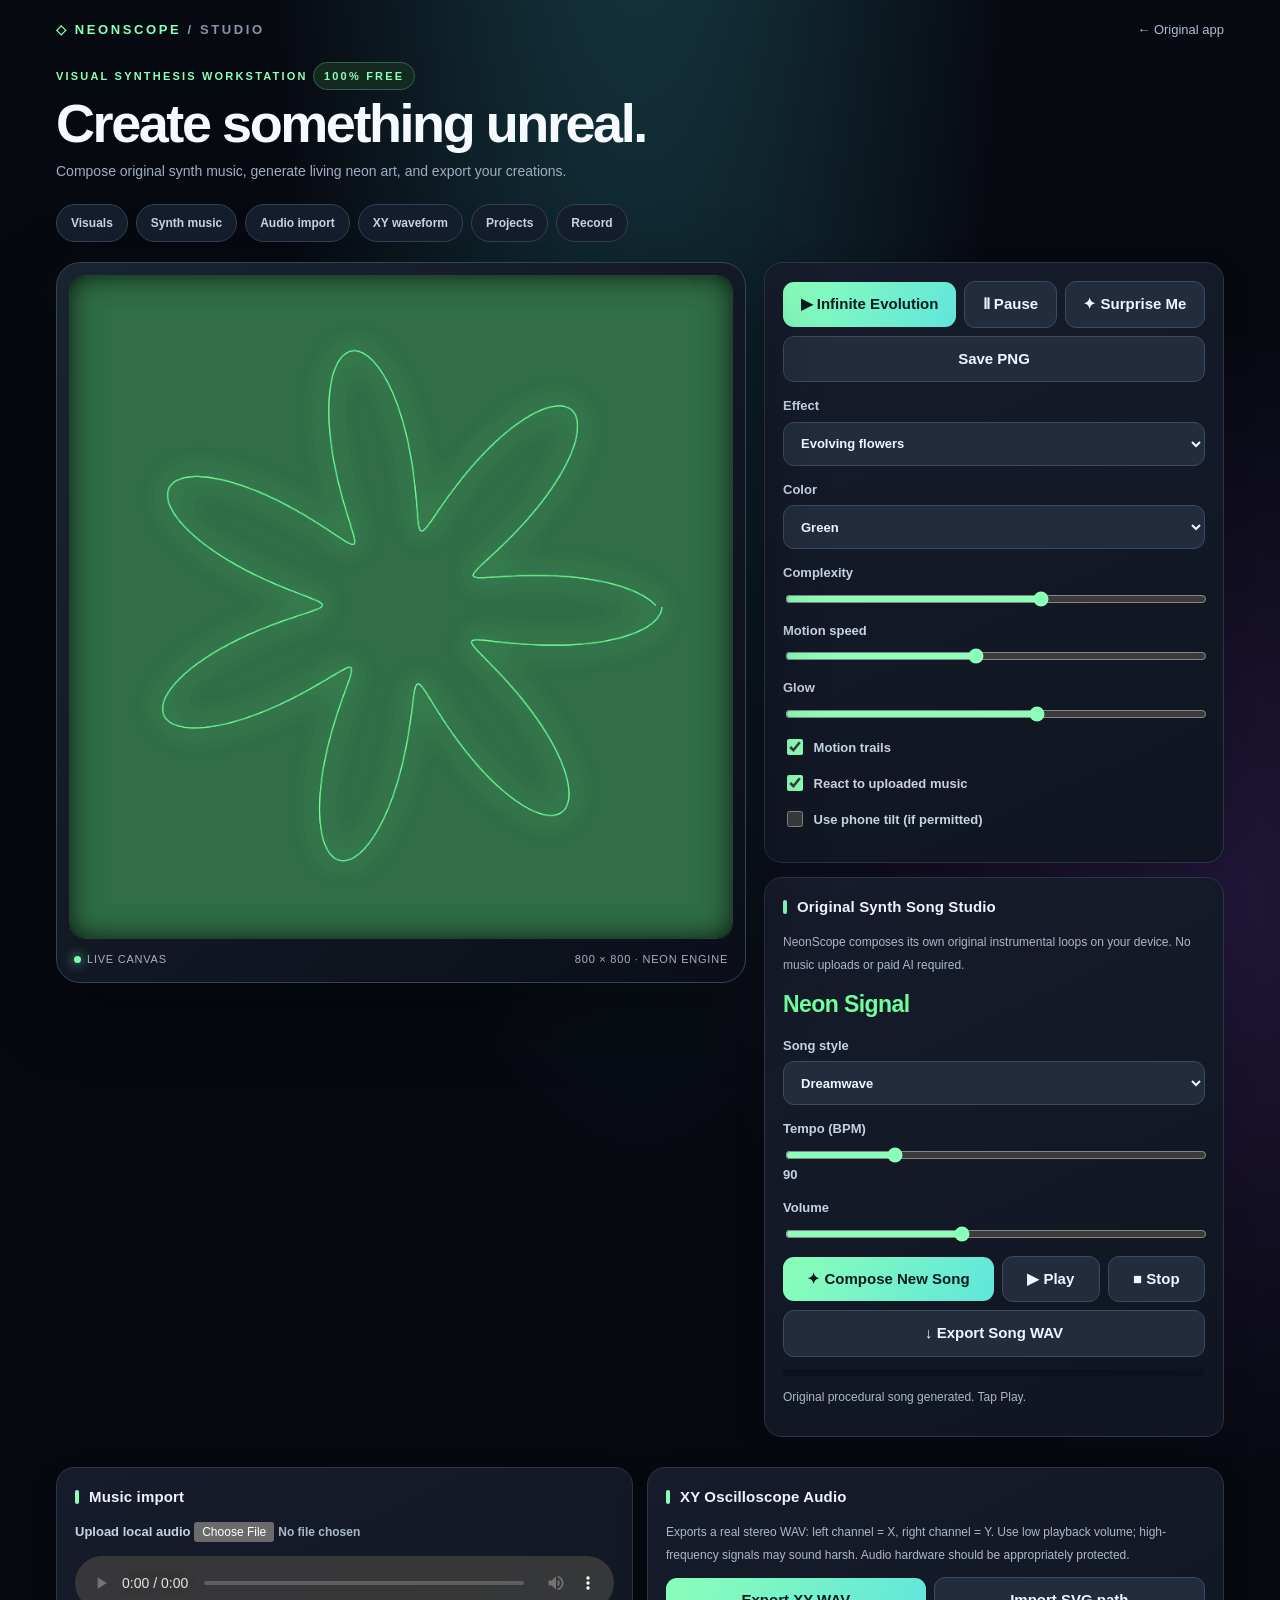
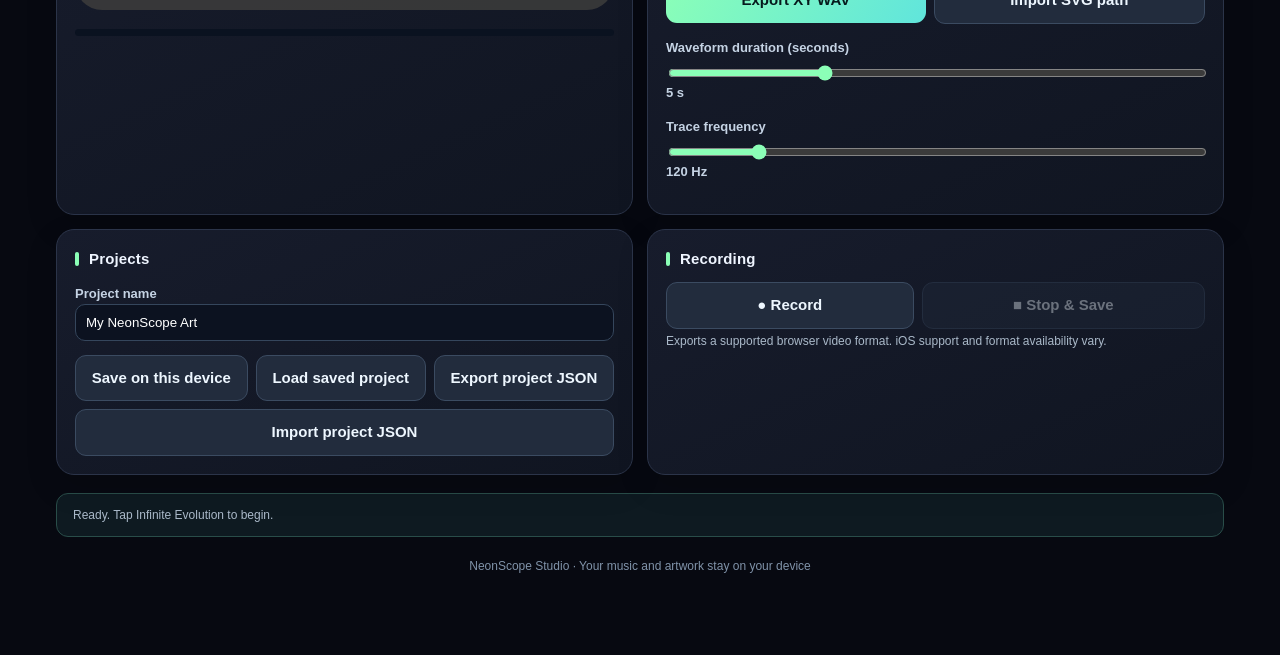
==== commit 9f42c489: "Redesign NeonScope Studio with polished responsive workstation layout" ====
--- a/studio.html
+++ b/studio.html
@@ -1,5 +1,5 @@
 <!doctype html><html lang="en"><head><meta charset="utf-8"><meta name="viewport" content="width=device-width,initial-scale=1,viewport-fit=cover"><meta name="theme-color" content="#070a10"><link rel="manifest" href="./manifest.webmanifest"><title>NeonScope Studio</title><style>
-*{box-sizing:border-box}body{margin:0;background:#070a10;color:#e8fff4;font:15px system-ui,sans-serif}main{max-width:960px;margin:auto;padding:16px}h1{font-size:27px;color:#72ff9c;margin:8px 0}a{color:#72ff9c}canvas{display:block;width:100%;aspect-ratio:1;background:#010306;border:1px solid #32443d;border-radius:16px;touch-action:none}section{background:#121c1b;border:1px solid #30423c;border-radius:14px;padding:14px;margin:12px 0}button,select,input[type=file]{font:inherit}button,select{border:1px solid #46645a;background:#23332f;color:white;padding:10px;border-radius:9px}button{cursor:pointer}button.primary{background:#70ff9b;color:#001d0c;font-weight:700}.flex{display:flex;gap:8px;flex-wrap:wrap;align-items:center}label{display:block;margin:12px 0}input[type=range]{width:100%;accent-color:#70ff9b}small,#status{color:#a9bdb6}input[type=text]{width:100%;padding:10px;border:1px solid #46645a;border-radius:8px;background:#101917;color:white}#meter{height:5px;background:#273e35;border-radius:8px;overflow:hidden}#bar{height:100%;width:0;background:#70ff9b}</style></head><body><main><a href="./">← Original NeonScope</a><h1>◇ NeonScope Studio</h1><small>Free · local-first · creative laboratory</small><canvas id="view" width="800" height="800" aria-label="Interactive neon artwork"></canvas><section><div class="flex"><button id="evolve" class="primary">▶ Infinite Evolution</button><button id="freeze">Ⅱ Pause</button><button id="random">✦ Surprise Me</button><button id="save">Save PNG</button></div><label>Effect <select id="effect"><option value="flower">Evolving flowers</option><option value="attractor">Strange attractor</option><option value="spiral">Galactic spiral</option><option value="lissajous">XY Lissajous</option><option value="particles">Particle field</option><option value="wire">3D wireframe</option><option value="kaleido">Kaleidoscope</option><option value="wave">Wave field</option></select></label><label>Color <select id="color"><option value="#70ff9b">Green</option><option value="#5bdcff">Cyan</option><option value="#b579ff">Violet</option><option value="#ff65b6">Pink</option><option value="#ffffff">White</option></select></label><label>Complexity <input id="complexity" type="range" min="10" max="100" value="65"></label><label>Motion speed <input id="speed" type="range" min="0" max="100" value="45"></label><label>Glow <input id="glow" type="range" min="0" max="100" value="60"></label><label><input type="checkbox" id="trails" checked> Motion trails</label><label><input type="checkbox" id="react" checked> React to uploaded music</label><label><input type="checkbox" id="tilt"> Use phone tilt (if permitted)</label></section><section><strong>🎹 Original Synth Song Studio</strong><p><small>NeonScope composes its own original instrumental loops on your device. No music uploads or paid AI required.</small></p><h2 id="synthName" style="font-size:20px;color:#70ff9b">New Song</h2><label>Song style <select id="synthMood"><option value="dream">Dreamwave</option><option value="arcade">Retro arcade</option><option value="space">Space ambient</option><option value="chill">Chill synth</option><option value="dark">Dark electronic</option></select></label><label>Tempo (BPM) <input id="synthTempo" type="range" min="60" max="180" value="90" oninput="document.getElementById('tempoValue').textContent=this.value"><span id="tempoValue">90</span></label><label>Volume <input id="synthVolume" type="range" min="0" max="60" value="25"></label><div class="flex"><button id="synthGenerate" class="primary">✦ Compose New Song</button><button id="synthPlay">▶ Play</button><button id="synthStop">■ Stop</button><button id="synthExport">↓ Export Song WAV</button></div><div id="meter"><div id="synthMeter" style="width:0;height:100%;background:#70ff9b"></div></div><p id="synthStatus" role="status">Ready</p></section><section><strong>Music</strong><label>Upload local audio <input id="music" type="file" accept="audio/*"></label><audio id="player" controls style="width:100%"></audio><div id="meter"><div id="bar"></div></div></section><section><strong>XY Oscilloscope Audio</strong><p><small>Exports a real stereo WAV: left channel = X, right channel = Y. Use low playback volume; high-frequency signals may sound harsh. Audio hardware should be appropriately protected.</small></p><div class="flex"><button id="wav" class="primary">Export XY WAV</button><button id="svg">Import SVG path</button><input id="svgFile" type="file" accept=".svg,image/svg+xml" hidden></div><label>Waveform duration (seconds) <input id="duration" type="range" min="1" max="15" value="5"><span id="durValue">5 s</span></label><label>Trace frequency <input id="trace" type="range" min="30" max="600" value="120"><span id="traceValue">120 Hz</span></label></section><section><strong>Projects</strong><label>Project name <input id="name" type="text" value="My NeonScope Art" maxlength="80"></label><div class="flex"><button id="store">Save on this device</button><button id="restore">Load saved project</button><button id="export">Export project JSON</button><button id="import">Import project JSON</button><input id="jsonFile" type="file" accept=".json,application/json" hidden></div></section><section><strong>Recording</strong><div class="flex"><button id="record">● Record</button><button id="stopRecord" disabled>■ Stop & Save</button></div><small>Exports a supported browser video format. iOS support and format availability vary.</small></section><p id="status" role="status">Ready. Tap Infinite Evolution to begin.</p></main><script>
+*{box-sizing:border-box}body{margin:0;background:#070a10;color:#e8fff4;font:15px system-ui,sans-serif}main{max-width:960px;margin:auto;padding:16px}h1{font-size:27px;color:#72ff9c;margin:8px 0}a{color:#72ff9c}canvas{display:block;width:100%;aspect-ratio:1;background:#010306;border:1px solid #32443d;border-radius:16px;touch-action:none}section{background:#121c1b;border:1px solid #30423c;border-radius:14px;padding:14px;margin:12px 0}button,select,input[type=file]{font:inherit}button,select{border:1px solid #46645a;background:#23332f;color:white;padding:10px;border-radius:9px}button{cursor:pointer}button.primary{background:#70ff9b;color:#001d0c;font-weight:700}.flex{display:flex;gap:8px;flex-wrap:wrap;align-items:center}label{display:block;margin:12px 0}input[type=range]{width:100%;accent-color:#70ff9b}small,#status{color:#a9bdb6}input[type=text]{width:100%;padding:10px;border:1px solid #46645a;border-radius:8px;background:#101917;color:white}#meter{height:5px;background:#273e35;border-radius:8px;overflow:hidden}#bar{height:100%;width:0;background:#70ff9b}</style><link rel="stylesheet" href="./studio.css"></head><body><main><header class="brand"><div class="brand-mark">◇ NEONSCOPE <span style="color:#8794a9">/ STUDIO</span></div><a href="./">← Original app</a></header><div class="hero"><div class="eyebrow">Visual synthesis workstation <span class="pill">100% Free</span></div><h1>Create something unreal.</h1><p>Compose original synth music, generate living neon art, and export your creations.</p></div><nav class="tool-nav" aria-label="Studio tools"><a href="#visual-controls">Visuals</a><a href="#synth-tools">Synth music</a><a href="#music-tools">Audio import</a><a href="#xy-tools">XY waveform</a><a href="#project-tools">Projects</a><a href="#record-tools">Record</a></nav><div class="workspace"><div class="visual-column"><div class="visual-frame"><canvas id="view" width="800" height="800" aria-label="Interactive neon artwork"></canvas><div class="visual-footer"><span><span class="live-dot"></span>Live canvas</span><span>800 × 800 · Neon engine</span></div></div></div><div class="controls"><section id="visual-controls"><div class="flex"><button id="evolve" class="primary">▶ Infinite Evolution</button><button id="freeze">Ⅱ Pause</button><button id="random">✦ Surprise Me</button><button id="save">Save PNG</button></div><label>Effect <select id="effect"><option value="flower">Evolving flowers</option><option value="attractor">Strange attractor</option><option value="spiral">Galactic spiral</option><option value="lissajous">XY Lissajous</option><option value="particles">Particle field</option><option value="wire">3D wireframe</option><option value="kaleido">Kaleidoscope</option><option value="wave">Wave field</option></select></label><label>Color <select id="color"><option value="#70ff9b">Green</option><option value="#5bdcff">Cyan</option><option value="#b579ff">Violet</option><option value="#ff65b6">Pink</option><option value="#ffffff">White</option></select></label><label>Complexity <input id="complexity" type="range" min="10" max="100" value="65"></label><label>Motion speed <input id="speed" type="range" min="0" max="100" value="45"></label><label>Glow <input id="glow" type="range" min="0" max="100" value="60"></label><label><input type="checkbox" id="trails" checked> Motion trails</label><label><input type="checkbox" id="react" checked> React to uploaded music</label><label><input type="checkbox" id="tilt"> Use phone tilt (if permitted)</label></section><section id="synth-tools"><strong>Original Synth Song Studio</strong><p><small>NeonScope composes its own original instrumental loops on your device. No music uploads or paid AI required.</small></p><h2 id="synthName" style="font-size:20px;color:#70ff9b">New Song</h2><label>Song style <select id="synthMood"><option value="dream">Dreamwave</option><option value="arcade">Retro arcade</option><option value="space">Space ambient</option><option value="chill">Chill synth</option><option value="dark">Dark electronic</option></select></label><label>Tempo (BPM) <input id="synthTempo" type="range" min="60" max="180" value="90" oninput="document.getElementById('tempoValue').textContent=this.value"><span id="tempoValue">90</span></label><label>Volume <input id="synthVolume" type="range" min="0" max="60" value="25"></label><div class="flex"><button id="synthGenerate" class="primary">✦ Compose New Song</button><button id="synthPlay">▶ Play</button><button id="synthStop">■ Stop</button><button id="synthExport">↓ Export Song WAV</button></div><div id="meter"><div id="synthMeter" style="width:0;height:100%;background:#70ff9b"></div></div><p id="synthStatus" role="status">Ready</p></section></div></div><div class="bottom-tools"><section id="music-tools"><strong>Music import</strong><label>Upload local audio <input id="music" type="file" accept="audio/*"></label><audio id="player" controls style="width:100%"></audio><div id="meter"><div id="bar"></div></div></section><section id="xy-tools"><strong>XY Oscilloscope Audio</strong><p><small>Exports a real stereo WAV: left channel = X, right channel = Y. Use low playback volume; high-frequency signals may sound harsh. Audio hardware should be appropriately protected.</small></p><div class="flex"><button id="wav" class="primary">Export XY WAV</button><button id="svg">Import SVG path</button><input id="svgFile" type="file" accept=".svg,image/svg+xml" hidden></div><label>Waveform duration (seconds) <input id="duration" type="range" min="1" max="15" value="5"><span id="durValue">5 s</span></label><label>Trace frequency <input id="trace" type="range" min="30" max="600" value="120"><span id="traceValue">120 Hz</span></label></section><section id="project-tools"><strong>Projects</strong><label>Project name <input id="name" type="text" value="My NeonScope Art" maxlength="80"></label><div class="flex"><button id="store">Save on this device</button><button id="restore">Load saved project</button><button id="export">Export project JSON</button><button id="import">Import project JSON</button><input id="jsonFile" type="file" accept=".json,application/json" hidden></div></section><section id="record-tools"><strong>Recording</strong><div class="flex"><button id="record">● Record</button><button id="stopRecord" disabled>■ Stop & Save</button></div><small>Exports a supported browser video format. iOS support and format availability vary.</small></section></div><p id="status" role="status">Ready. Tap Infinite Evolution to begin.</p><div class="footer-note">NeonScope Studio · Your music and artwork stay on your device</div></main><script>
 (()=>{'use strict';const $=id=>document.getElementById(id),c=$('view'),g=c.getContext('2d');let running=false,phase=0,last=performance.now(),points=[],audioCtx,analyser,source,frequency,energy=0,synthEnergy=0,seed=Math.random()*100,cycle=0,recorder,recordStream,chunks=[],audioURL;
 const opts=['flower','attractor','spiral','lissajous','particles','wire','kaleido','wave'];const setStatus=s=>$('status').textContent=s;const rand=()=>Math.random();const clamp=(x,a,b)=>Math.max(a,Math.min(b,x));
 function generate(t){const type=$('effect').value,N=400+Math.floor(+$('complexity').value*9),arr=[],rot=t*.14,variation=Math.sin(t*.23+seed)*.7;for(let i=0;i<N;i++){const q=i/N,u=q*Math.PI*2;let x=0,y=0;
--- a/studio.css
+++ b/studio.css
@@ -0,0 +1 @@
+:root{color-scheme:dark;--bg:#070911;--surface:#111522;--edge:#2b3449;--mint:#8bffb7;--muted:#a1adc2}html{scroll-behavior:smooth}body{background:radial-gradient(ellipse at 50% -18%,#173e47 0,transparent 42%),radial-gradient(ellipse at 95% 40%,#211638 0,transparent 30%),var(--bg);color:#eff5ff;font:15px/1.5 -apple-system,BlinkMacSystemFont,"Segoe UI",sans-serif;min-height:100vh}main{max-width:1240px;padding:20px clamp(14px,3vw,36px) 80px}a{color:var(--mint);text-decoration:none}a:hover{text-decoration:underline}.brand{display:flex;align-items:center;justify-content:space-between;gap:14px;margin-bottom:22px}.brand a{font-size:13px;color:#afbdd1}.brand-mark{font-size:13px;font-weight:800;letter-spacing:.2em;color:var(--mint);text-transform:uppercase}.hero{margin:0 0 20px}.hero h1{font-size:clamp(32px,5vw,54px);line-height:1.1;letter-spacing:-.045em;margin:4px 0 8px;color:#f5faff}.hero p{margin:0;color:var(--muted);font-size:14px}.hero .eyebrow{color:var(--mint);font-size:11px;font-weight:800;letter-spacing:.2em;text-transform:uppercase}.workspace{display:grid;grid-template-columns:minmax(0,1.2fr) minmax(300px,.8fr);gap:18px;align-items:start}.workspace .visual-column{min-width:0;position:sticky;top:16px}.visual-frame{padding:12px;border:1px solid #334456;border-radius:24px;background:linear-gradient(135deg,#192431,#0b0e18);box-shadow:0 24px 75px #0007,0 0 40px #45d5b00a;overflow:hidden}.visual-frame canvas{width:100%;border-radius:16px;border:1px solid #273d3e;box-shadow:inset 0 0 55px #00ff8c0c}.visual-footer{display:flex;justify-content:space-between;align-items:center;padding:12px 5px 2px;color:#a1b2c6;font-size:11px;letter-spacing:.07em;text-transform:uppercase}.live-dot{display:inline-block;width:7px;height:7px;border-radius:50%;background:#74ffac;box-shadow:0 0 12px #74ffac;margin-right:6px}.workspace .controls{min-width:0}.workspace section,.bottom-tools section{background:linear-gradient(155deg,#171c2c,#101521);border:1px solid var(--edge);border-radius:18px;padding:18px;margin:0 0 14px;box-shadow:0 12px 32px #0002}.workspace section strong,.bottom-tools section strong{display:block;font-size:15px;letter-spacing:.01em;margin-bottom:12px}.workspace section strong:before,.bottom-tools section strong:before{content:"";display:inline-block;width:4px;height:14px;background:var(--mint);border-radius:3px;margin-right:10px;vertical-align:-2px}.workspace section p,.bottom-tools section p{margin:8px 0 12px;color:#a9b8ca}.flex{gap:8px}.flex button{flex:1 1 auto}button,select{background:#222c3d;color:#eef7ff;border:1px solid #3b4b61;border-radius:11px;padding:11px 13px;font-weight:650;transition:background .15s,transform .15s,border-color .15s;min-height:44px}button:hover:not(:disabled){background:#2d3e4e;border-color:#74ffac}button:active:not(:disabled){transform:scale(.98)}button.primary{background:linear-gradient(120deg,#8bffb7,#60e5dc);color:#061b1d;border:0}button.primary:hover{background:#b1ffce}button:disabled{opacity:.4;cursor:not-allowed}button:focus-visible,select:focus-visible,input:focus-visible{outline:2px solid var(--mint);outline-offset:3px}label{font-size:13px;font-weight:650;color:#c5d3e4;margin:14px 0}label select{display:block;width:100%;margin-top:6px}input[type=range]{display:block;width:100%;margin-top:8px;accent-color:var(--mint)}input[type=checkbox]{accent-color:var(--mint);width:16px;height:16px;vertical-align:-3px;margin-right:7px}input[type=file]{max-width:100%;font-size:12px;color:#aab9c9}input[type=text]{background:#0c1220;border:1px solid #35465c;color:white;border-radius:10px}small,#status,#synthStatus{color:#aab9c9;font-size:12px}#status{padding:12px 16px;background:#0e1a21;border:1px solid #294d49;border-radius:12px;margin:18px 0}#meter{height:7px;margin:12px 0;background:#0a1220}#bar,#synthMeter{background:linear-gradient(90deg,#6cffae,#5ed8ff)!important;transition:width .12s}#synthName{font-size:23px!important;letter-spacing:-.025em;margin:8px 0 12px}.tool-nav{display:flex;gap:8px;overflow-x:auto;padding:2px 0 16px;margin-bottom:4px;scrollbar-width:none}.tool-nav a{white-space:nowrap;background:#151e2d;border:1px solid #334357;border-radius:999px;padding:9px 14px;color:#c8d7e7;font-size:12px;font-weight:700}.tool-nav a:hover{border-color:#8bffb7;color:#8bffb7;text-decoration:none}.bottom-tools{margin-top:16px;display:grid;grid-template-columns:repeat(2,minmax(0,1fr));gap:14px}.bottom-tools section{margin:0}.pill{display:inline-flex;align-items:center;gap:6px;color:#89ffb6;border:1px solid #33604c;background:#14291f;border-radius:999px;padding:5px 10px;font-size:11px;font-weight:750}.footer-note{margin-top:20px;text-align:center;color:#8093a9;font-size:12px}@media(max-width:850px){.workspace{grid-template-columns:1fr}.workspace .visual-column{position:static}.visual-frame{max-width:650px;margin:auto}.bottom-tools{grid-template-columns:1fr}.hero h1{font-size:38px}}@media(max-width:520px){main{padding:14px 12px 55px}.hero h1{font-size:34px}.visual-frame{padding:7px;border-radius:17px}.visual-frame canvas{border-radius:12px}.workspace section,.bottom-tools section{padding:15px}.brand{margin-bottom:16px}.tool-nav{margin-bottom:0}.flex button{font-size:12px;padding:10px 9px}.visual-footer{font-size:10px}}
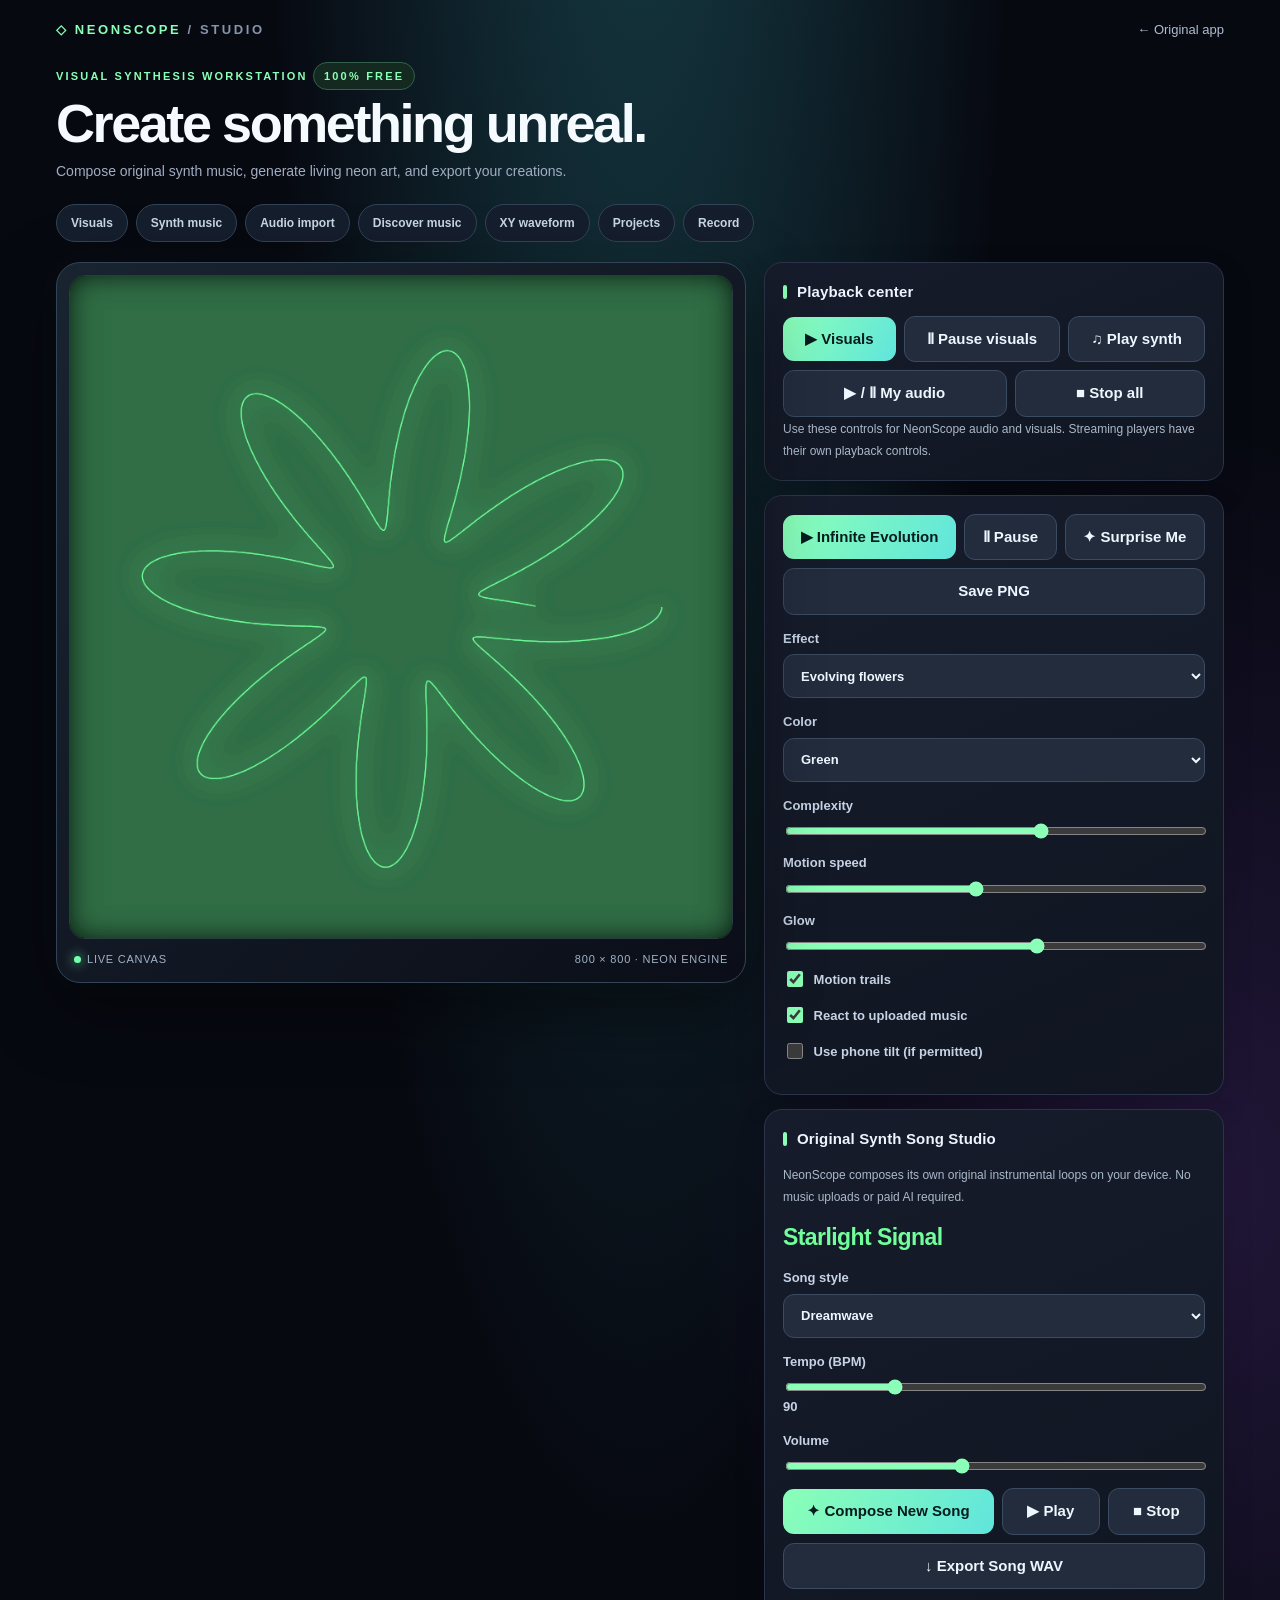
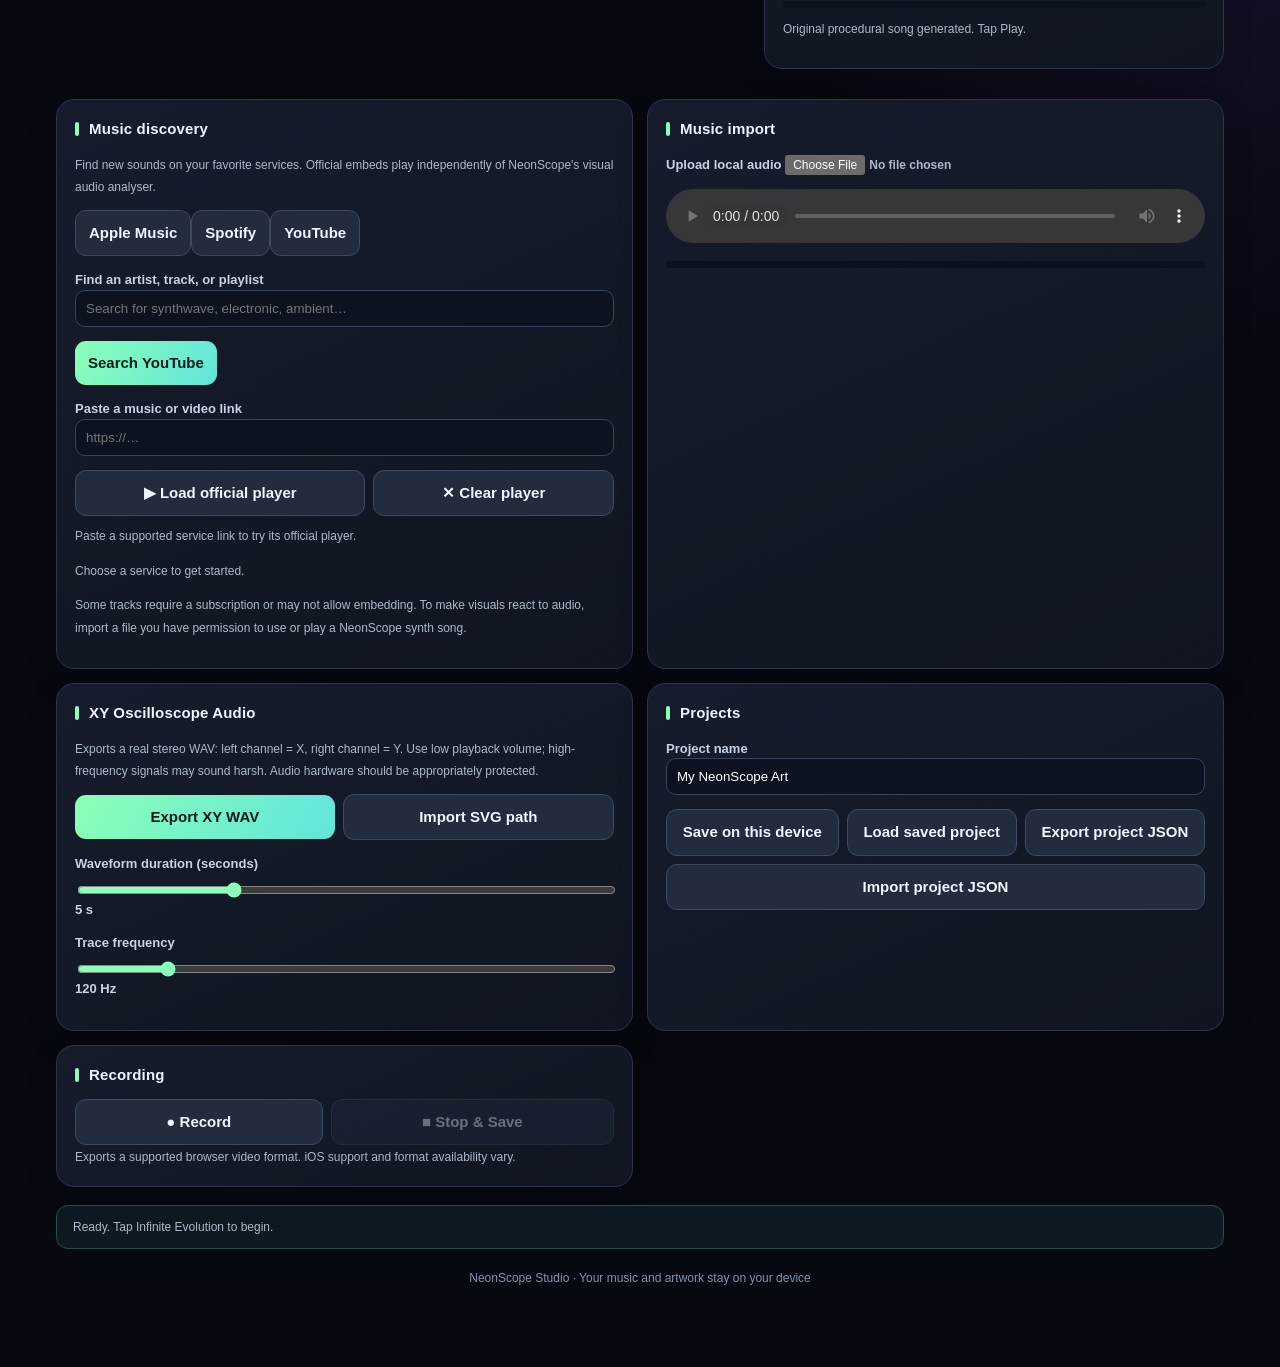
==== commit 630afcdf: "Add playback center and streaming music discovery panel to Studio" ====
--- a/studio.html
+++ b/studio.html
@@ -1,5 +1,5 @@
 <!doctype html><html lang="en"><head><meta charset="utf-8"><meta name="viewport" content="width=device-width,initial-scale=1,viewport-fit=cover"><meta name="theme-color" content="#070a10"><link rel="manifest" href="./manifest.webmanifest"><title>NeonScope Studio</title><style>
-*{box-sizing:border-box}body{margin:0;background:#070a10;color:#e8fff4;font:15px system-ui,sans-serif}main{max-width:960px;margin:auto;padding:16px}h1{font-size:27px;color:#72ff9c;margin:8px 0}a{color:#72ff9c}canvas{display:block;width:100%;aspect-ratio:1;background:#010306;border:1px solid #32443d;border-radius:16px;touch-action:none}section{background:#121c1b;border:1px solid #30423c;border-radius:14px;padding:14px;margin:12px 0}button,select,input[type=file]{font:inherit}button,select{border:1px solid #46645a;background:#23332f;color:white;padding:10px;border-radius:9px}button{cursor:pointer}button.primary{background:#70ff9b;color:#001d0c;font-weight:700}.flex{display:flex;gap:8px;flex-wrap:wrap;align-items:center}label{display:block;margin:12px 0}input[type=range]{width:100%;accent-color:#70ff9b}small,#status{color:#a9bdb6}input[type=text]{width:100%;padding:10px;border:1px solid #46645a;border-radius:8px;background:#101917;color:white}#meter{height:5px;background:#273e35;border-radius:8px;overflow:hidden}#bar{height:100%;width:0;background:#70ff9b}</style><link rel="stylesheet" href="./studio.css"></head><body><main><header class="brand"><div class="brand-mark">◇ NEONSCOPE <span style="color:#8794a9">/ STUDIO</span></div><a href="./">← Original app</a></header><div class="hero"><div class="eyebrow">Visual synthesis workstation <span class="pill">100% Free</span></div><h1>Create something unreal.</h1><p>Compose original synth music, generate living neon art, and export your creations.</p></div><nav class="tool-nav" aria-label="Studio tools"><a href="#visual-controls">Visuals</a><a href="#synth-tools">Synth music</a><a href="#music-tools">Audio import</a><a href="#xy-tools">XY waveform</a><a href="#project-tools">Projects</a><a href="#record-tools">Record</a></nav><div class="workspace"><div class="visual-column"><div class="visual-frame"><canvas id="view" width="800" height="800" aria-label="Interactive neon artwork"></canvas><div class="visual-footer"><span><span class="live-dot"></span>Live canvas</span><span>800 × 800 · Neon engine</span></div></div></div><div class="controls"><section id="visual-controls"><div class="flex"><button id="evolve" class="primary">▶ Infinite Evolution</button><button id="freeze">Ⅱ Pause</button><button id="random">✦ Surprise Me</button><button id="save">Save PNG</button></div><label>Effect <select id="effect"><option value="flower">Evolving flowers</option><option value="attractor">Strange attractor</option><option value="spiral">Galactic spiral</option><option value="lissajous">XY Lissajous</option><option value="particles">Particle field</option><option value="wire">3D wireframe</option><option value="kaleido">Kaleidoscope</option><option value="wave">Wave field</option></select></label><label>Color <select id="color"><option value="#70ff9b">Green</option><option value="#5bdcff">Cyan</option><option value="#b579ff">Violet</option><option value="#ff65b6">Pink</option><option value="#ffffff">White</option></select></label><label>Complexity <input id="complexity" type="range" min="10" max="100" value="65"></label><label>Motion speed <input id="speed" type="range" min="0" max="100" value="45"></label><label>Glow <input id="glow" type="range" min="0" max="100" value="60"></label><label><input type="checkbox" id="trails" checked> Motion trails</label><label><input type="checkbox" id="react" checked> React to uploaded music</label><label><input type="checkbox" id="tilt"> Use phone tilt (if permitted)</label></section><section id="synth-tools"><strong>Original Synth Song Studio</strong><p><small>NeonScope composes its own original instrumental loops on your device. No music uploads or paid AI required.</small></p><h2 id="synthName" style="font-size:20px;color:#70ff9b">New Song</h2><label>Song style <select id="synthMood"><option value="dream">Dreamwave</option><option value="arcade">Retro arcade</option><option value="space">Space ambient</option><option value="chill">Chill synth</option><option value="dark">Dark electronic</option></select></label><label>Tempo (BPM) <input id="synthTempo" type="range" min="60" max="180" value="90" oninput="document.getElementById('tempoValue').textContent=this.value"><span id="tempoValue">90</span></label><label>Volume <input id="synthVolume" type="range" min="0" max="60" value="25"></label><div class="flex"><button id="synthGenerate" class="primary">✦ Compose New Song</button><button id="synthPlay">▶ Play</button><button id="synthStop">■ Stop</button><button id="synthExport">↓ Export Song WAV</button></div><div id="meter"><div id="synthMeter" style="width:0;height:100%;background:#70ff9b"></div></div><p id="synthStatus" role="status">Ready</p></section></div></div><div class="bottom-tools"><section id="music-tools"><strong>Music import</strong><label>Upload local audio <input id="music" type="file" accept="audio/*"></label><audio id="player" controls style="width:100%"></audio><div id="meter"><div id="bar"></div></div></section><section id="xy-tools"><strong>XY Oscilloscope Audio</strong><p><small>Exports a real stereo WAV: left channel = X, right channel = Y. Use low playback volume; high-frequency signals may sound harsh. Audio hardware should be appropriately protected.</small></p><div class="flex"><button id="wav" class="primary">Export XY WAV</button><button id="svg">Import SVG path</button><input id="svgFile" type="file" accept=".svg,image/svg+xml" hidden></div><label>Waveform duration (seconds) <input id="duration" type="range" min="1" max="15" value="5"><span id="durValue">5 s</span></label><label>Trace frequency <input id="trace" type="range" min="30" max="600" value="120"><span id="traceValue">120 Hz</span></label></section><section id="project-tools"><strong>Projects</strong><label>Project name <input id="name" type="text" value="My NeonScope Art" maxlength="80"></label><div class="flex"><button id="store">Save on this device</button><button id="restore">Load saved project</button><button id="export">Export project JSON</button><button id="import">Import project JSON</button><input id="jsonFile" type="file" accept=".json,application/json" hidden></div></section><section id="record-tools"><strong>Recording</strong><div class="flex"><button id="record">● Record</button><button id="stopRecord" disabled>■ Stop & Save</button></div><small>Exports a supported browser video format. iOS support and format availability vary.</small></section></div><p id="status" role="status">Ready. Tap Infinite Evolution to begin.</p><div class="footer-note">NeonScope Studio · Your music and artwork stay on your device</div></main><script>
+*{box-sizing:border-box}body{margin:0;background:#070a10;color:#e8fff4;font:15px system-ui,sans-serif}main{max-width:960px;margin:auto;padding:16px}h1{font-size:27px;color:#72ff9c;margin:8px 0}a{color:#72ff9c}canvas{display:block;width:100%;aspect-ratio:1;background:#010306;border:1px solid #32443d;border-radius:16px;touch-action:none}section{background:#121c1b;border:1px solid #30423c;border-radius:14px;padding:14px;margin:12px 0}button,select,input[type=file]{font:inherit}button,select{border:1px solid #46645a;background:#23332f;color:white;padding:10px;border-radius:9px}button{cursor:pointer}button.primary{background:#70ff9b;color:#001d0c;font-weight:700}.flex{display:flex;gap:8px;flex-wrap:wrap;align-items:center}label{display:block;margin:12px 0}input[type=range]{width:100%;accent-color:#70ff9b}small,#status{color:#a9bdb6}input[type=text]{width:100%;padding:10px;border:1px solid #46645a;border-radius:8px;background:#101917;color:white}#meter{height:5px;background:#273e35;border-radius:8px;overflow:hidden}#bar{height:100%;width:0;background:#70ff9b}</style><link rel="stylesheet" href="./studio.css"></head><body><main><header class="brand"><div class="brand-mark">◇ NEONSCOPE <span style="color:#8794a9">/ STUDIO</span></div><a href="./">← Original app</a></header><div class="hero"><div class="eyebrow">Visual synthesis workstation <span class="pill">100% Free</span></div><h1>Create something unreal.</h1><p>Compose original synth music, generate living neon art, and export your creations.</p></div><nav class="tool-nav" aria-label="Studio tools"><a href="#visual-controls">Visuals</a><a href="#synth-tools">Synth music</a><a href="#music-tools">Audio import</a><a href="#discover-tools">Discover music</a><a href="#xy-tools">XY waveform</a><a href="#project-tools">Projects</a><a href="#record-tools">Record</a></nav><div class="workspace"><div class="visual-column"><div class="visual-frame"><canvas id="view" width="800" height="800" aria-label="Interactive neon artwork"></canvas><div class="visual-footer"><span><span class="live-dot"></span>Live canvas</span><span>800 × 800 · Neon engine</span></div></div></div><div class="controls"><section class="transport"><strong>Playback center</strong><div class="flex"><button id="transportVisual" class="primary" type="button">▶ Visuals</button><button id="transportPause" type="button">Ⅱ Pause visuals</button><button id="transportSynth" type="button">♫ Play synth</button><button id="transportAudio" type="button">▶ / Ⅱ My audio</button><button id="transportStop" type="button">■ Stop all</button></div><small>Use these controls for NeonScope audio and visuals. Streaming players have their own playback controls.</small></section><section id="visual-controls"><div class="flex"><button id="evolve" class="primary">▶ Infinite Evolution</button><button id="freeze">Ⅱ Pause</button><button id="random">✦ Surprise Me</button><button id="save">Save PNG</button></div><label>Effect <select id="effect"><option value="flower">Evolving flowers</option><option value="attractor">Strange attractor</option><option value="spiral">Galactic spiral</option><option value="lissajous">XY Lissajous</option><option value="particles">Particle field</option><option value="wire">3D wireframe</option><option value="kaleido">Kaleidoscope</option><option value="wave">Wave field</option></select></label><label>Color <select id="color"><option value="#70ff9b">Green</option><option value="#5bdcff">Cyan</option><option value="#b579ff">Violet</option><option value="#ff65b6">Pink</option><option value="#ffffff">White</option></select></label><label>Complexity <input id="complexity" type="range" min="10" max="100" value="65"></label><label>Motion speed <input id="speed" type="range" min="0" max="100" value="45"></label><label>Glow <input id="glow" type="range" min="0" max="100" value="60"></label><label><input type="checkbox" id="trails" checked> Motion trails</label><label><input type="checkbox" id="react" checked> React to uploaded music</label><label><input type="checkbox" id="tilt"> Use phone tilt (if permitted)</label></section><section id="synth-tools"><strong>Original Synth Song Studio</strong><p><small>NeonScope composes its own original instrumental loops on your device. No music uploads or paid AI required.</small></p><h2 id="synthName" style="font-size:20px;color:#70ff9b">New Song</h2><label>Song style <select id="synthMood"><option value="dream">Dreamwave</option><option value="arcade">Retro arcade</option><option value="space">Space ambient</option><option value="chill">Chill synth</option><option value="dark">Dark electronic</option></select></label><label>Tempo (BPM) <input id="synthTempo" type="range" min="60" max="180" value="90" oninput="document.getElementById('tempoValue').textContent=this.value"><span id="tempoValue">90</span></label><label>Volume <input id="synthVolume" type="range" min="0" max="60" value="25"></label><div class="flex"><button id="synthGenerate" class="primary">✦ Compose New Song</button><button id="synthPlay">▶ Play</button><button id="synthStop">■ Stop</button><button id="synthExport">↓ Export Song WAV</button></div><div id="meter"><div id="synthMeter" style="width:0;height:100%;background:#70ff9b"></div></div><p id="synthStatus" role="status">Ready</p></section></div></div><div class="bottom-tools"><section id="discover-tools"><strong>Music discovery</strong><p><small>Find new sounds on your favorite services. Official embeds play independently of NeonScope's visual audio analyser.</small></p><div class="service-tabs" role="group" aria-label="Music service"><button type="button" data-service="apple">Apple Music</button><button type="button" data-service="spotify">Spotify</button><button type="button" data-service="youtube">YouTube</button></div><label>Find an artist, track, or playlist<input id="discoverQuery" type="text" placeholder="Search for synthwave, electronic, ambient…"></label><button id="discoverOpen" type="button" class="primary">Search YouTube</button><label>Paste a music or video link<input id="discoverLink" type="text" inputmode="url" placeholder="https://…"></label><div class="flex"><button id="discoverEmbed" type="button">▶ Load official player</button><button id="discoverClear" type="button">✕ Clear player</button></div><p id="discoverHint"><small>Paste a supported service link to try its official player.</small></p><div id="discoverPlayer"></div><p id="discoveryStatus" role="status"><small>Choose a service to get started.</small></p><p><small>Some tracks require a subscription or may not allow embedding. To make visuals react to audio, import a file you have permission to use or play a NeonScope synth song.</small></p></section><section id="music-tools"><strong>Music import</strong><label>Upload local audio <input id="music" type="file" accept="audio/*"></label><audio id="player" controls style="width:100%"></audio><div id="meter"><div id="bar"></div></div></section><section id="xy-tools"><strong>XY Oscilloscope Audio</strong><p><small>Exports a real stereo WAV: left channel = X, right channel = Y. Use low playback volume; high-frequency signals may sound harsh. Audio hardware should be appropriately protected.</small></p><div class="flex"><button id="wav" class="primary">Export XY WAV</button><button id="svg">Import SVG path</button><input id="svgFile" type="file" accept=".svg,image/svg+xml" hidden></div><label>Waveform duration (seconds) <input id="duration" type="range" min="1" max="15" value="5"><span id="durValue">5 s</span></label><label>Trace frequency <input id="trace" type="range" min="30" max="600" value="120"><span id="traceValue">120 Hz</span></label></section><section id="project-tools"><strong>Projects</strong><label>Project name <input id="name" type="text" value="My NeonScope Art" maxlength="80"></label><div class="flex"><button id="store">Save on this device</button><button id="restore">Load saved project</button><button id="export">Export project JSON</button><button id="import">Import project JSON</button><input id="jsonFile" type="file" accept=".json,application/json" hidden></div></section><section id="record-tools"><strong>Recording</strong><div class="flex"><button id="record">● Record</button><button id="stopRecord" disabled>■ Stop & Save</button></div><small>Exports a supported browser video format. iOS support and format availability vary.</small></section></div><p id="status" role="status">Ready. Tap Infinite Evolution to begin.</p><div class="footer-note">NeonScope Studio · Your music and artwork stay on your device</div></main><script>
 (()=>{'use strict';const $=id=>document.getElementById(id),c=$('view'),g=c.getContext('2d');let running=false,phase=0,last=performance.now(),points=[],audioCtx,analyser,source,frequency,energy=0,synthEnergy=0,seed=Math.random()*100,cycle=0,recorder,recordStream,chunks=[],audioURL;
 const opts=['flower','attractor','spiral','lissajous','particles','wire','kaleido','wave'];const setStatus=s=>$('status').textContent=s;const rand=()=>Math.random();const clamp=(x,a,b)=>Math.max(a,Math.min(b,x));
 function generate(t){const type=$('effect').value,N=400+Math.floor(+$('complexity').value*9),arr=[],rot=t*.14,variation=Math.sin(t*.23+seed)*.7;for(let i=0;i<N;i++){const q=i/N,u=q*Math.PI*2;let x=0,y=0;
@@ -28,4 +28,4 @@
 $('record').onclick=()=>{if(!c.captureStream||!window.MediaRecorder){setStatus('Recording unavailable in this browser');return}try{recordStream=c.captureStream(30);const mime=['video/mp4','video/webm;codecs=vp8','video/webm'].find(t=>MediaRecorder.isTypeSupported(t));recorder=new MediaRecorder(recordStream,mime?{mimeType:mime}:undefined);chunks=[];recorder.ondataavailable=e=>{if(e.data.size)chunks.push(e.data)};recorder.onstop=()=>{const ext=recorder.mimeType.includes('mp4')?'mp4':'webm';download(new Blob(chunks,{type:recorder.mimeType}),'neonscope-studio.'+ext);recordStream.getTracks().forEach(t=>t.stop());$('record').disabled=false;$('stopRecord').disabled=true;setStatus('Recording saved')};recorder.start(500);$('record').disabled=true;$('stopRecord').disabled=false;running=true;setStatus('Recording…')}catch(err){setStatus('Recording error: '+err.message)}};$('stopRecord').onclick=()=>{if(recorder?.state==='recording')recorder.stop()};
 $('tilt').onchange=async e=>{if(!e.target.checked)return;try{if(typeof DeviceOrientationEvent!=='undefined'&&typeof DeviceOrientationEvent.requestPermission==='function'){const permission=await DeviceOrientationEvent.requestPermission();if(permission!=='granted')throw Error('Permission denied')}window.addEventListener('deviceorientation',event=>{if($('tilt').checked&&event.gamma!=null)seed+=event.gamma*.0004});setStatus('Tilt control enabled')}catch(err){e.target.checked=false;setStatus('Tilt unavailable: '+err.message)}};
 })();
-</script><script src="./synth.js"></script><script>if('serviceWorker' in navigator)window.addEventListener('load',()=>navigator.serviceWorker.register('./sw.js').catch(()=>{}));</script></body></html>+</script><script src="./synth.js"></script><script src="./discovery.js"></script><script>if('serviceWorker' in navigator)window.addEventListener('load',()=>navigator.serviceWorker.register('./sw.js').catch(()=>{}));</script></body></html>
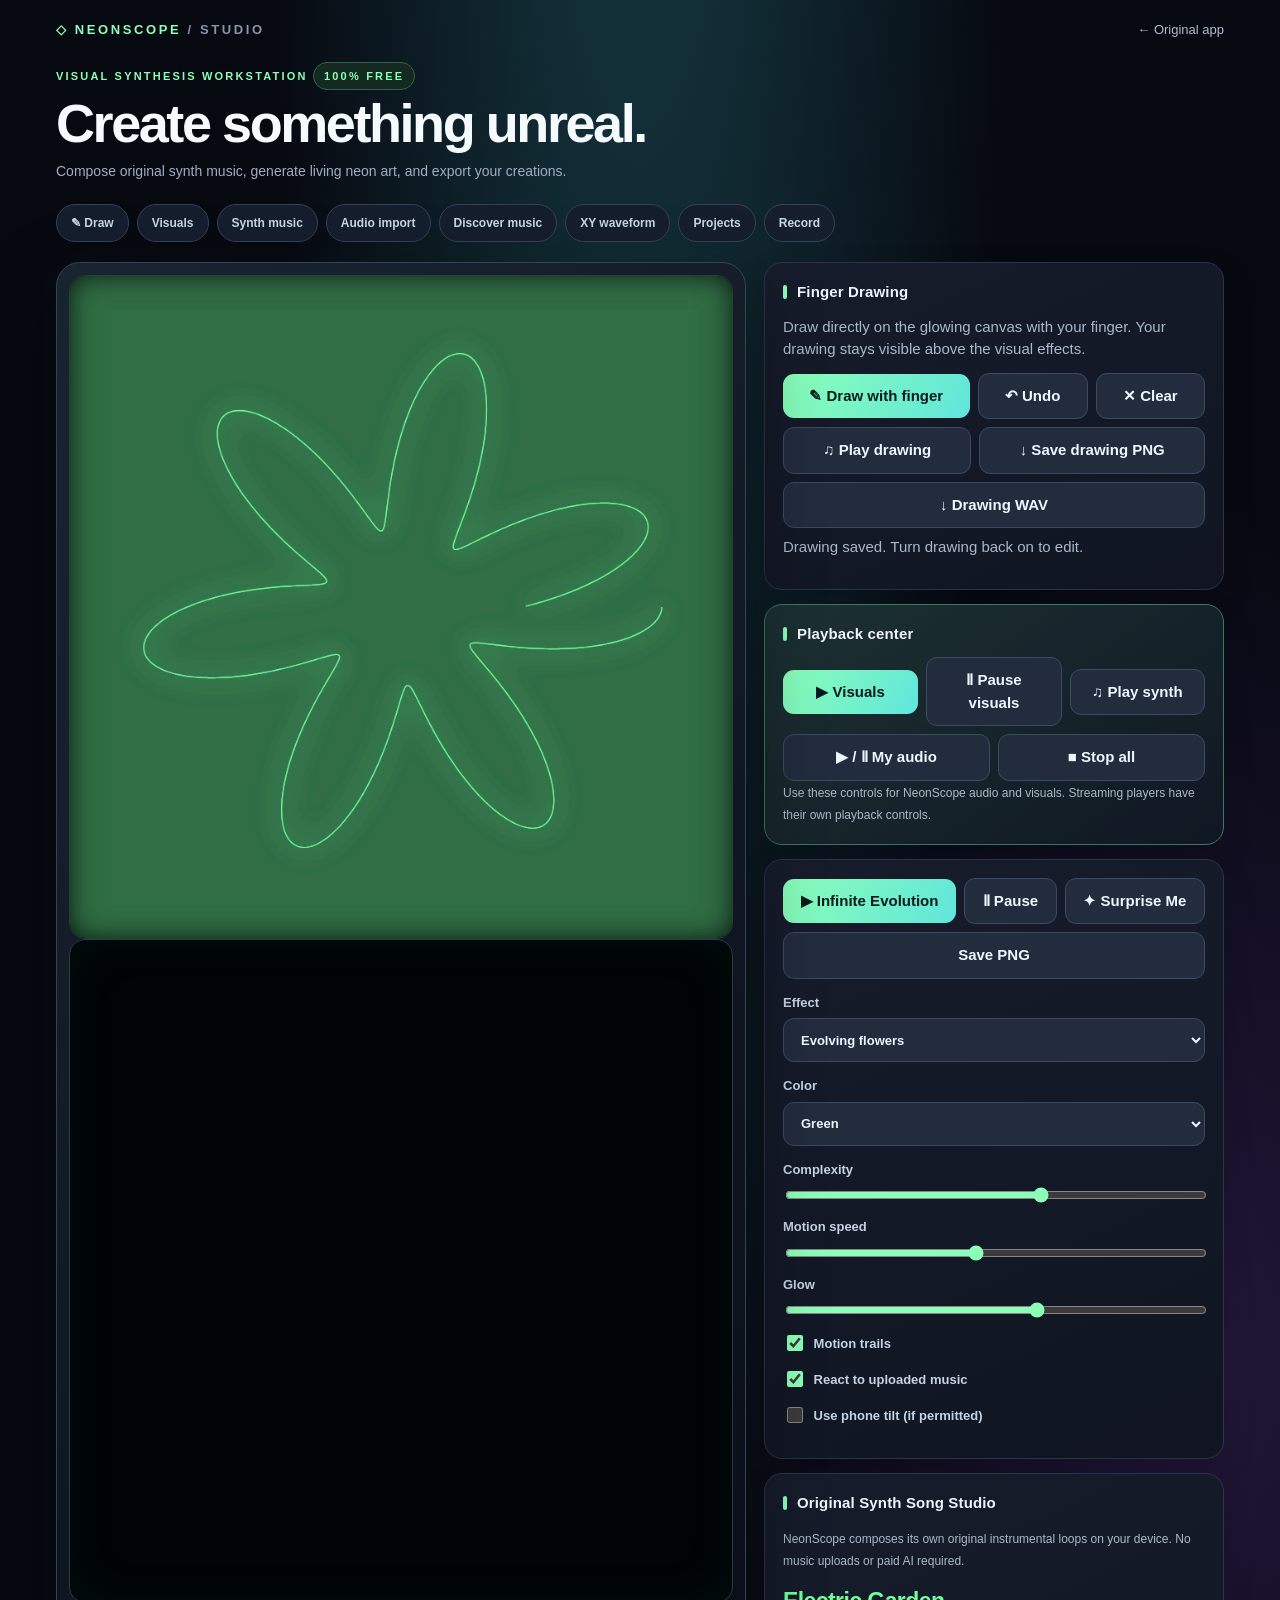
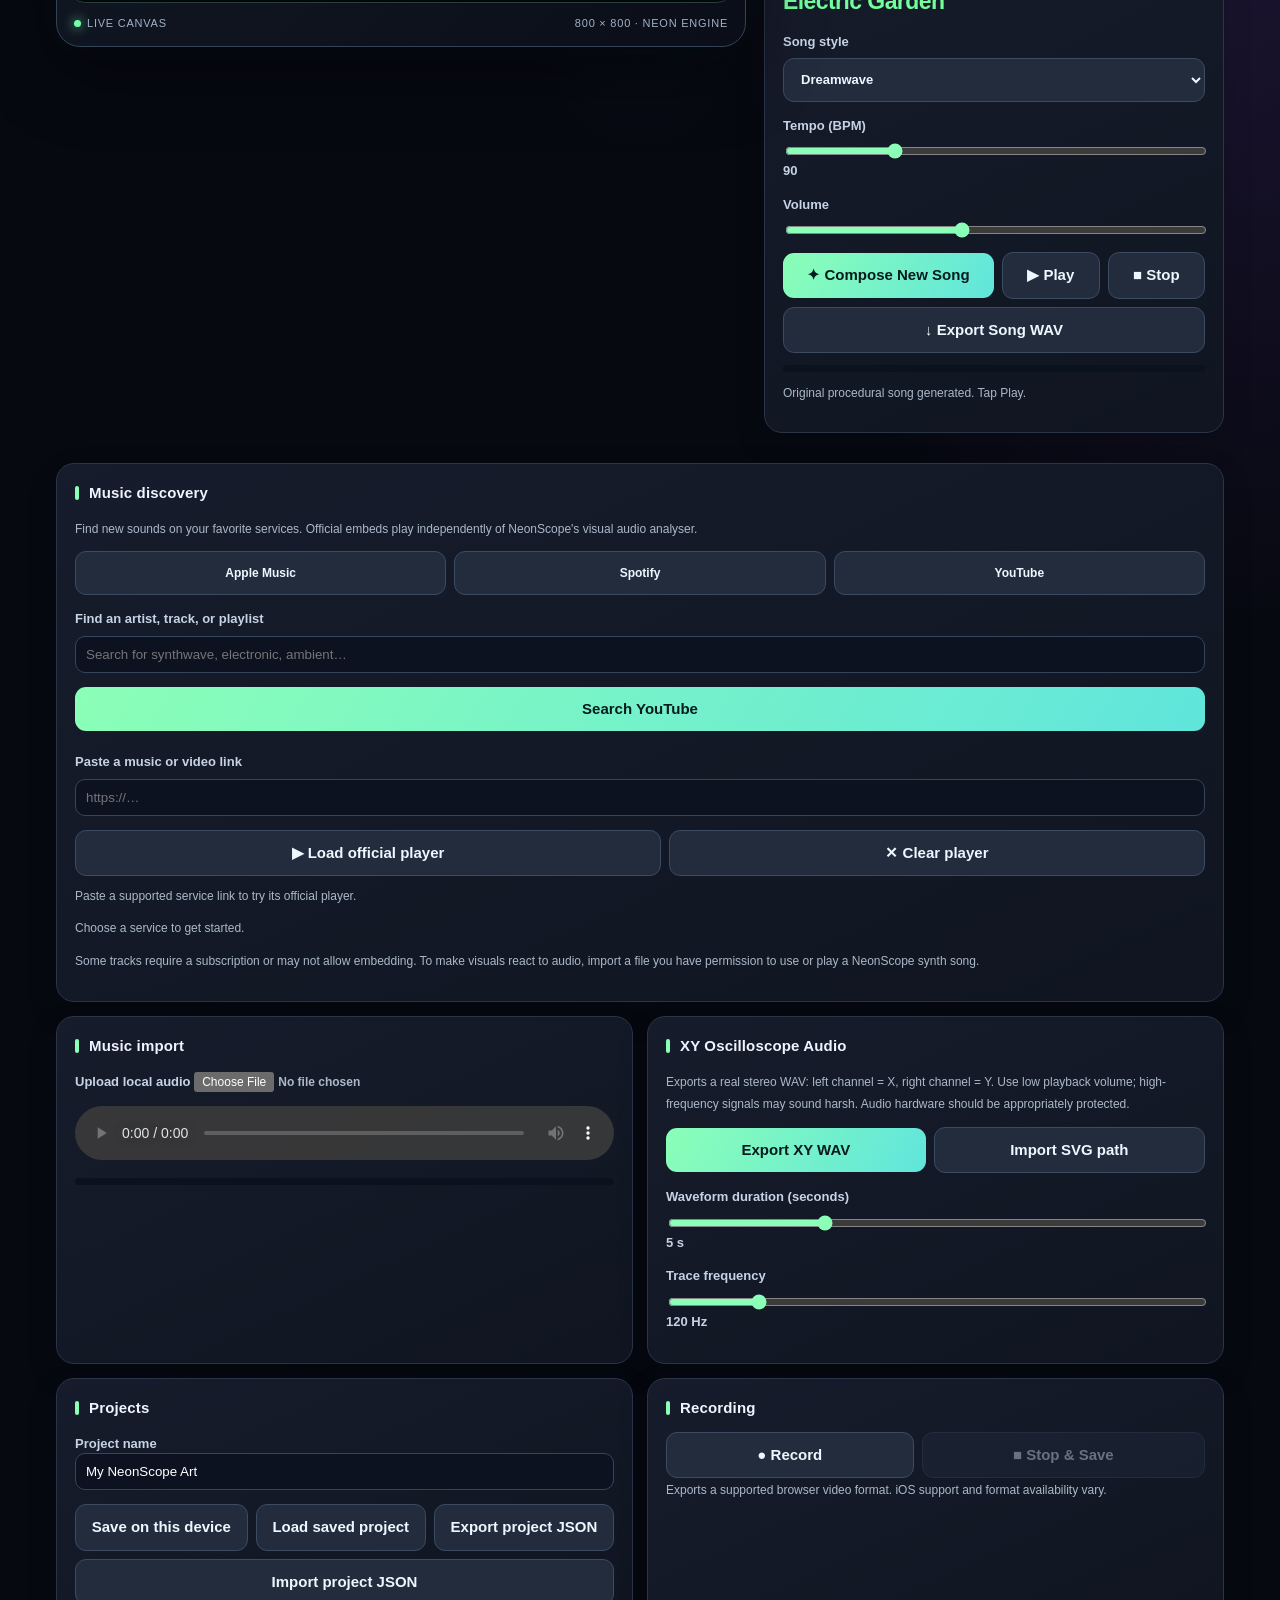
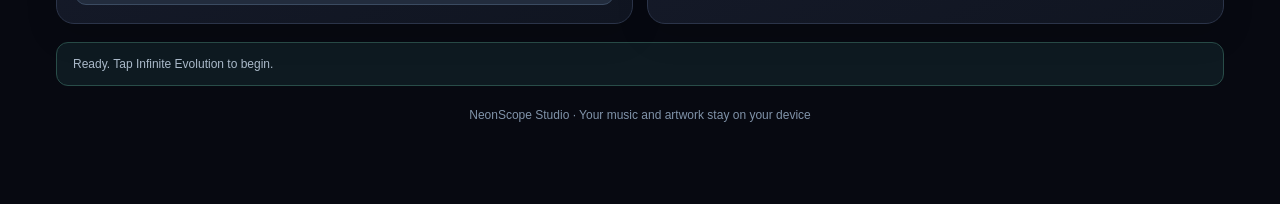
==== commit 5c20c0c6: "Restore visible draw workspace and finger drawing controls in NeonScope Studio" ====
--- a/studio.html
+++ b/studio.html
@@ -1,5 +1,5 @@
 <!doctype html><html lang="en"><head><meta charset="utf-8"><meta name="viewport" content="width=device-width,initial-scale=1,viewport-fit=cover"><meta name="theme-color" content="#070a10"><link rel="manifest" href="./manifest.webmanifest"><title>NeonScope Studio</title><style>
-*{box-sizing:border-box}body{margin:0;background:#070a10;color:#e8fff4;font:15px system-ui,sans-serif}main{max-width:960px;margin:auto;padding:16px}h1{font-size:27px;color:#72ff9c;margin:8px 0}a{color:#72ff9c}canvas{display:block;width:100%;aspect-ratio:1;background:#010306;border:1px solid #32443d;border-radius:16px;touch-action:none}section{background:#121c1b;border:1px solid #30423c;border-radius:14px;padding:14px;margin:12px 0}button,select,input[type=file]{font:inherit}button,select{border:1px solid #46645a;background:#23332f;color:white;padding:10px;border-radius:9px}button{cursor:pointer}button.primary{background:#70ff9b;color:#001d0c;font-weight:700}.flex{display:flex;gap:8px;flex-wrap:wrap;align-items:center}label{display:block;margin:12px 0}input[type=range]{width:100%;accent-color:#70ff9b}small,#status{color:#a9bdb6}input[type=text]{width:100%;padding:10px;border:1px solid #46645a;border-radius:8px;background:#101917;color:white}#meter{height:5px;background:#273e35;border-radius:8px;overflow:hidden}#bar{height:100%;width:0;background:#70ff9b}</style><link rel="stylesheet" href="./studio.css"></head><body><main><header class="brand"><div class="brand-mark">◇ NEONSCOPE <span style="color:#8794a9">/ STUDIO</span></div><a href="./">← Original app</a></header><div class="hero"><div class="eyebrow">Visual synthesis workstation <span class="pill">100% Free</span></div><h1>Create something unreal.</h1><p>Compose original synth music, generate living neon art, and export your creations.</p></div><nav class="tool-nav" aria-label="Studio tools"><a href="#visual-controls">Visuals</a><a href="#synth-tools">Synth music</a><a href="#music-tools">Audio import</a><a href="#discover-tools">Discover music</a><a href="#xy-tools">XY waveform</a><a href="#project-tools">Projects</a><a href="#record-tools">Record</a></nav><div class="workspace"><div class="visual-column"><div class="visual-frame"><canvas id="view" width="800" height="800" aria-label="Interactive neon artwork"></canvas><div class="visual-footer"><span><span class="live-dot"></span>Live canvas</span><span>800 × 800 · Neon engine</span></div></div></div><div class="controls"><section class="transport"><strong>Playback center</strong><div class="flex"><button id="transportVisual" class="primary" type="button">▶ Visuals</button><button id="transportPause" type="button">Ⅱ Pause visuals</button><button id="transportSynth" type="button">♫ Play synth</button><button id="transportAudio" type="button">▶ / Ⅱ My audio</button><button id="transportStop" type="button">■ Stop all</button></div><small>Use these controls for NeonScope audio and visuals. Streaming players have their own playback controls.</small></section><section id="visual-controls"><div class="flex"><button id="evolve" class="primary">▶ Infinite Evolution</button><button id="freeze">Ⅱ Pause</button><button id="random">✦ Surprise Me</button><button id="save">Save PNG</button></div><label>Effect <select id="effect"><option value="flower">Evolving flowers</option><option value="attractor">Strange attractor</option><option value="spiral">Galactic spiral</option><option value="lissajous">XY Lissajous</option><option value="particles">Particle field</option><option value="wire">3D wireframe</option><option value="kaleido">Kaleidoscope</option><option value="wave">Wave field</option></select></label><label>Color <select id="color"><option value="#70ff9b">Green</option><option value="#5bdcff">Cyan</option><option value="#b579ff">Violet</option><option value="#ff65b6">Pink</option><option value="#ffffff">White</option></select></label><label>Complexity <input id="complexity" type="range" min="10" max="100" value="65"></label><label>Motion speed <input id="speed" type="range" min="0" max="100" value="45"></label><label>Glow <input id="glow" type="range" min="0" max="100" value="60"></label><label><input type="checkbox" id="trails" checked> Motion trails</label><label><input type="checkbox" id="react" checked> React to uploaded music</label><label><input type="checkbox" id="tilt"> Use phone tilt (if permitted)</label></section><section id="synth-tools"><strong>Original Synth Song Studio</strong><p><small>NeonScope composes its own original instrumental loops on your device. No music uploads or paid AI required.</small></p><h2 id="synthName" style="font-size:20px;color:#70ff9b">New Song</h2><label>Song style <select id="synthMood"><option value="dream">Dreamwave</option><option value="arcade">Retro arcade</option><option value="space">Space ambient</option><option value="chill">Chill synth</option><option value="dark">Dark electronic</option></select></label><label>Tempo (BPM) <input id="synthTempo" type="range" min="60" max="180" value="90" oninput="document.getElementById('tempoValue').textContent=this.value"><span id="tempoValue">90</span></label><label>Volume <input id="synthVolume" type="range" min="0" max="60" value="25"></label><div class="flex"><button id="synthGenerate" class="primary">✦ Compose New Song</button><button id="synthPlay">▶ Play</button><button id="synthStop">■ Stop</button><button id="synthExport">↓ Export Song WAV</button></div><div id="meter"><div id="synthMeter" style="width:0;height:100%;background:#70ff9b"></div></div><p id="synthStatus" role="status">Ready</p></section></div></div><div class="bottom-tools"><section id="discover-tools"><strong>Music discovery</strong><p><small>Find new sounds on your favorite services. Official embeds play independently of NeonScope's visual audio analyser.</small></p><div class="service-tabs" role="group" aria-label="Music service"><button type="button" data-service="apple">Apple Music</button><button type="button" data-service="spotify">Spotify</button><button type="button" data-service="youtube">YouTube</button></div><label>Find an artist, track, or playlist<input id="discoverQuery" type="text" placeholder="Search for synthwave, electronic, ambient…"></label><button id="discoverOpen" type="button" class="primary">Search YouTube</button><label>Paste a music or video link<input id="discoverLink" type="text" inputmode="url" placeholder="https://…"></label><div class="flex"><button id="discoverEmbed" type="button">▶ Load official player</button><button id="discoverClear" type="button">✕ Clear player</button></div><p id="discoverHint"><small>Paste a supported service link to try its official player.</small></p><div id="discoverPlayer"></div><p id="discoveryStatus" role="status"><small>Choose a service to get started.</small></p><p><small>Some tracks require a subscription or may not allow embedding. To make visuals react to audio, import a file you have permission to use or play a NeonScope synth song.</small></p></section><section id="music-tools"><strong>Music import</strong><label>Upload local audio <input id="music" type="file" accept="audio/*"></label><audio id="player" controls style="width:100%"></audio><div id="meter"><div id="bar"></div></div></section><section id="xy-tools"><strong>XY Oscilloscope Audio</strong><p><small>Exports a real stereo WAV: left channel = X, right channel = Y. Use low playback volume; high-frequency signals may sound harsh. Audio hardware should be appropriately protected.</small></p><div class="flex"><button id="wav" class="primary">Export XY WAV</button><button id="svg">Import SVG path</button><input id="svgFile" type="file" accept=".svg,image/svg+xml" hidden></div><label>Waveform duration (seconds) <input id="duration" type="range" min="1" max="15" value="5"><span id="durValue">5 s</span></label><label>Trace frequency <input id="trace" type="range" min="30" max="600" value="120"><span id="traceValue">120 Hz</span></label></section><section id="project-tools"><strong>Projects</strong><label>Project name <input id="name" type="text" value="My NeonScope Art" maxlength="80"></label><div class="flex"><button id="store">Save on this device</button><button id="restore">Load saved project</button><button id="export">Export project JSON</button><button id="import">Import project JSON</button><input id="jsonFile" type="file" accept=".json,application/json" hidden></div></section><section id="record-tools"><strong>Recording</strong><div class="flex"><button id="record">● Record</button><button id="stopRecord" disabled>■ Stop & Save</button></div><small>Exports a supported browser video format. iOS support and format availability vary.</small></section></div><p id="status" role="status">Ready. Tap Infinite Evolution to begin.</p><div class="footer-note">NeonScope Studio · Your music and artwork stay on your device</div></main><script>
+*{box-sizing:border-box}body{margin:0;background:#070a10;color:#e8fff4;font:15px system-ui,sans-serif}main{max-width:960px;margin:auto;padding:16px}h1{font-size:27px;color:#72ff9c;margin:8px 0}a{color:#72ff9c}canvas{display:block;width:100%;aspect-ratio:1;background:#010306;border:1px solid #32443d;border-radius:16px;touch-action:none}section{background:#121c1b;border:1px solid #30423c;border-radius:14px;padding:14px;margin:12px 0}button,select,input[type=file]{font:inherit}button,select{border:1px solid #46645a;background:#23332f;color:white;padding:10px;border-radius:9px}button{cursor:pointer}button.primary{background:#70ff9b;color:#001d0c;font-weight:700}.flex{display:flex;gap:8px;flex-wrap:wrap;align-items:center}label{display:block;margin:12px 0}input[type=range]{width:100%;accent-color:#70ff9b}small,#status{color:#a9bdb6}input[type=text]{width:100%;padding:10px;border:1px solid #46645a;border-radius:8px;background:#101917;color:white}#meter{height:5px;background:#273e35;border-radius:8px;overflow:hidden}#bar{height:100%;width:0;background:#70ff9b}</style><link rel="stylesheet" href="./studio.css"></head><body><main><header class="brand"><div class="brand-mark">◇ NEONSCOPE <span style="color:#8794a9">/ STUDIO</span></div><a href="./">← Original app</a></header><div class="hero"><div class="eyebrow">Visual synthesis workstation <span class="pill">100% Free</span></div><h1>Create something unreal.</h1><p>Compose original synth music, generate living neon art, and export your creations.</p></div><nav class="tool-nav" aria-label="Studio tools"><a href="#draw-tools">✎ Draw</a><a href="#visual-controls">Visuals</a><a href="#synth-tools">Synth music</a><a href="#music-tools">Audio import</a><a href="#discover-tools">Discover music</a><a href="#xy-tools">XY waveform</a><a href="#project-tools">Projects</a><a href="#record-tools">Record</a></nav><div class="workspace"><div class="visual-column"><div class="visual-frame"><div class="canvas-stack"><canvas id="view" width="800" height="800" aria-label="Interactive neon artwork"></canvas><canvas id="drawLayer" width="800" height="800" aria-label="Draw on canvas using touch or mouse"></canvas></div><div class="visual-footer"><span><span class="live-dot"></span>Live canvas</span><span>800 × 800 · Neon engine</span></div></div></div><div class="controls"><section id="draw-tools"><strong>Finger Drawing</strong><p>Draw directly on the glowing canvas with your finger. Your drawing stays visible above the visual effects.</p><div class="flex"><button id="drawToggle" type="button" class="primary">✎ Draw with finger</button><button id="drawUndo" type="button">↶ Undo</button><button id="drawClear" type="button">✕ Clear</button><button id="drawSound" type="button">♫ Play drawing</button><button id="drawSave" type="button">↓ Save drawing PNG</button><button id="drawWav" type="button">↓ Drawing WAV</button></div><p id="drawStatus" role="status">Ready to draw</p></section><section class="transport"><strong>Playback center</strong><div class="flex"><button id="transportVisual" class="primary" type="button">▶ Visuals</button><button id="transportPause" type="button">Ⅱ Pause visuals</button><button id="transportSynth" type="button">♫ Play synth</button><button id="transportAudio" type="button">▶ / Ⅱ My audio</button><button id="transportStop" type="button">■ Stop all</button></div><small>Use these controls for NeonScope audio and visuals. Streaming players have their own playback controls.</small></section><section id="visual-controls"><div class="flex"><button id="evolve" class="primary">▶ Infinite Evolution</button><button id="freeze">Ⅱ Pause</button><button id="random">✦ Surprise Me</button><button id="save">Save PNG</button></div><label>Effect <select id="effect"><option value="flower">Evolving flowers</option><option value="attractor">Strange attractor</option><option value="spiral">Galactic spiral</option><option value="lissajous">XY Lissajous</option><option value="particles">Particle field</option><option value="wire">3D wireframe</option><option value="kaleido">Kaleidoscope</option><option value="wave">Wave field</option></select></label><label>Color <select id="color"><option value="#70ff9b">Green</option><option value="#5bdcff">Cyan</option><option value="#b579ff">Violet</option><option value="#ff65b6">Pink</option><option value="#ffffff">White</option></select></label><label>Complexity <input id="complexity" type="range" min="10" max="100" value="65"></label><label>Motion speed <input id="speed" type="range" min="0" max="100" value="45"></label><label>Glow <input id="glow" type="range" min="0" max="100" value="60"></label><label><input type="checkbox" id="trails" checked> Motion trails</label><label><input type="checkbox" id="react" checked> React to uploaded music</label><label><input type="checkbox" id="tilt"> Use phone tilt (if permitted)</label></section><section id="synth-tools"><strong>Original Synth Song Studio</strong><p><small>NeonScope composes its own original instrumental loops on your device. No music uploads or paid AI required.</small></p><h2 id="synthName" style="font-size:20px;color:#70ff9b">New Song</h2><label>Song style <select id="synthMood"><option value="dream">Dreamwave</option><option value="arcade">Retro arcade</option><option value="space">Space ambient</option><option value="chill">Chill synth</option><option value="dark">Dark electronic</option></select></label><label>Tempo (BPM) <input id="synthTempo" type="range" min="60" max="180" value="90" oninput="document.getElementById('tempoValue').textContent=this.value"><span id="tempoValue">90</span></label><label>Volume <input id="synthVolume" type="range" min="0" max="60" value="25"></label><div class="flex"><button id="synthGenerate" class="primary">✦ Compose New Song</button><button id="synthPlay">▶ Play</button><button id="synthStop">■ Stop</button><button id="synthExport">↓ Export Song WAV</button></div><div id="meter"><div id="synthMeter" style="width:0;height:100%;background:#70ff9b"></div></div><p id="synthStatus" role="status">Ready</p></section></div></div><div class="bottom-tools"><section id="discover-tools"><strong>Music discovery</strong><p><small>Find new sounds on your favorite services. Official embeds play independently of NeonScope's visual audio analyser.</small></p><div class="service-tabs" role="group" aria-label="Music service"><button type="button" data-service="apple">Apple Music</button><button type="button" data-service="spotify">Spotify</button><button type="button" data-service="youtube">YouTube</button></div><label>Find an artist, track, or playlist<input id="discoverQuery" type="text" placeholder="Search for synthwave, electronic, ambient…"></label><button id="discoverOpen" type="button" class="primary">Search YouTube</button><label>Paste a music or video link<input id="discoverLink" type="text" inputmode="url" placeholder="https://…"></label><div class="flex"><button id="discoverEmbed" type="button">▶ Load official player</button><button id="discoverClear" type="button">✕ Clear player</button></div><p id="discoverHint"><small>Paste a supported service link to try its official player.</small></p><div id="discoverPlayer"></div><p id="discoveryStatus" role="status"><small>Choose a service to get started.</small></p><p><small>Some tracks require a subscription or may not allow embedding. To make visuals react to audio, import a file you have permission to use or play a NeonScope synth song.</small></p></section><section id="music-tools"><strong>Music import</strong><label>Upload local audio <input id="music" type="file" accept="audio/*"></label><audio id="player" controls style="width:100%"></audio><div id="meter"><div id="bar"></div></div></section><section id="xy-tools"><strong>XY Oscilloscope Audio</strong><p><small>Exports a real stereo WAV: left channel = X, right channel = Y. Use low playback volume; high-frequency signals may sound harsh. Audio hardware should be appropriately protected.</small></p><div class="flex"><button id="wav" class="primary">Export XY WAV</button><button id="svg">Import SVG path</button><input id="svgFile" type="file" accept=".svg,image/svg+xml" hidden></div><label>Waveform duration (seconds) <input id="duration" type="range" min="1" max="15" value="5"><span id="durValue">5 s</span></label><label>Trace frequency <input id="trace" type="range" min="30" max="600" value="120"><span id="traceValue">120 Hz</span></label></section><section id="project-tools"><strong>Projects</strong><label>Project name <input id="name" type="text" value="My NeonScope Art" maxlength="80"></label><div class="flex"><button id="store">Save on this device</button><button id="restore">Load saved project</button><button id="export">Export project JSON</button><button id="import">Import project JSON</button><input id="jsonFile" type="file" accept=".json,application/json" hidden></div></section><section id="record-tools"><strong>Recording</strong><div class="flex"><button id="record">● Record</button><button id="stopRecord" disabled>■ Stop & Save</button></div><small>Exports a supported browser video format. iOS support and format availability vary.</small></section></div><p id="status" role="status">Ready. Tap Infinite Evolution to begin.</p><div class="footer-note">NeonScope Studio · Your music and artwork stay on your device</div></main><script>
 (()=>{'use strict';const $=id=>document.getElementById(id),c=$('view'),g=c.getContext('2d');let running=false,phase=0,last=performance.now(),points=[],audioCtx,analyser,source,frequency,energy=0,synthEnergy=0,seed=Math.random()*100,cycle=0,recorder,recordStream,chunks=[],audioURL;
 const opts=['flower','attractor','spiral','lissajous','particles','wire','kaleido','wave'];const setStatus=s=>$('status').textContent=s;const rand=()=>Math.random();const clamp=(x,a,b)=>Math.max(a,Math.min(b,x));
 function generate(t){const type=$('effect').value,N=400+Math.floor(+$('complexity').value*9),arr=[],rot=t*.14,variation=Math.sin(t*.23+seed)*.7;for(let i=0;i<N;i++){const q=i/N,u=q*Math.PI*2;let x=0,y=0;
@@ -28,4 +28,4 @@
 $('record').onclick=()=>{if(!c.captureStream||!window.MediaRecorder){setStatus('Recording unavailable in this browser');return}try{recordStream=c.captureStream(30);const mime=['video/mp4','video/webm;codecs=vp8','video/webm'].find(t=>MediaRecorder.isTypeSupported(t));recorder=new MediaRecorder(recordStream,mime?{mimeType:mime}:undefined);chunks=[];recorder.ondataavailable=e=>{if(e.data.size)chunks.push(e.data)};recorder.onstop=()=>{const ext=recorder.mimeType.includes('mp4')?'mp4':'webm';download(new Blob(chunks,{type:recorder.mimeType}),'neonscope-studio.'+ext);recordStream.getTracks().forEach(t=>t.stop());$('record').disabled=false;$('stopRecord').disabled=true;setStatus('Recording saved')};recorder.start(500);$('record').disabled=true;$('stopRecord').disabled=false;running=true;setStatus('Recording…')}catch(err){setStatus('Recording error: '+err.message)}};$('stopRecord').onclick=()=>{if(recorder?.state==='recording')recorder.stop()};
 $('tilt').onchange=async e=>{if(!e.target.checked)return;try{if(typeof DeviceOrientationEvent!=='undefined'&&typeof DeviceOrientationEvent.requestPermission==='function'){const permission=await DeviceOrientationEvent.requestPermission();if(permission!=='granted')throw Error('Permission denied')}window.addEventListener('deviceorientation',event=>{if($('tilt').checked&&event.gamma!=null)seed+=event.gamma*.0004});setStatus('Tilt control enabled')}catch(err){e.target.checked=false;setStatus('Tilt unavailable: '+err.message)}};
 })();
-</script><script src="./synth.js"></script><script src="./discovery.js"></script><script>if('serviceWorker' in navigator)window.addEventListener('load',()=>navigator.serviceWorker.register('./sw.js').catch(()=>{}));</script></body></html>+</script><script src="./draw.js"></script><script src="./synth.js"></script><script src="./discovery.js"></script><script>if('serviceWorker' in navigator)window.addEventListener('load',()=>navigator.serviceWorker.register('./sw.js').catch(()=>{}));</script></body></html>
--- a/studio.css
+++ b/studio.css
@@ -1 +1,3 @@
-:root{color-scheme:dark;--bg:#070911;--surface:#111522;--edge:#2b3449;--mint:#8bffb7;--muted:#a1adc2}html{scroll-behavior:smooth}body{background:radial-gradient(ellipse at 50% -18%,#173e47 0,transparent 42%),radial-gradient(ellipse at 95% 40%,#211638 0,transparent 30%),var(--bg);color:#eff5ff;font:15px/1.5 -apple-system,BlinkMacSystemFont,"Segoe UI",sans-serif;min-height:100vh}main{max-width:1240px;padding:20px clamp(14px,3vw,36px) 80px}a{color:var(--mint);text-decoration:none}a:hover{text-decoration:underline}.brand{display:flex;align-items:center;justify-content:space-between;gap:14px;margin-bottom:22px}.brand a{font-size:13px;color:#afbdd1}.brand-mark{font-size:13px;font-weight:800;letter-spacing:.2em;color:var(--mint);text-transform:uppercase}.hero{margin:0 0 20px}.hero h1{font-size:clamp(32px,5vw,54px);line-height:1.1;letter-spacing:-.045em;margin:4px 0 8px;color:#f5faff}.hero p{margin:0;color:var(--muted);font-size:14px}.hero .eyebrow{color:var(--mint);font-size:11px;font-weight:800;letter-spacing:.2em;text-transform:uppercase}.workspace{display:grid;grid-template-columns:minmax(0,1.2fr) minmax(300px,.8fr);gap:18px;align-items:start}.workspace .visual-column{min-width:0;position:sticky;top:16px}.visual-frame{padding:12px;border:1px solid #334456;border-radius:24px;background:linear-gradient(135deg,#192431,#0b0e18);box-shadow:0 24px 75px #0007,0 0 40px #45d5b00a;overflow:hidden}.visual-frame canvas{width:100%;border-radius:16px;border:1px solid #273d3e;box-shadow:inset 0 0 55px #00ff8c0c}.visual-footer{display:flex;justify-content:space-between;align-items:center;padding:12px 5px 2px;color:#a1b2c6;font-size:11px;letter-spacing:.07em;text-transform:uppercase}.live-dot{display:inline-block;width:7px;height:7px;border-radius:50%;background:#74ffac;box-shadow:0 0 12px #74ffac;margin-right:6px}.workspace .controls{min-width:0}.workspace section,.bottom-tools section{background:linear-gradient(155deg,#171c2c,#101521);border:1px solid var(--edge);border-radius:18px;padding:18px;margin:0 0 14px;box-shadow:0 12px 32px #0002}.workspace section strong,.bottom-tools section strong{display:block;font-size:15px;letter-spacing:.01em;margin-bottom:12px}.workspace section strong:before,.bottom-tools section strong:before{content:"";display:inline-block;width:4px;height:14px;background:var(--mint);border-radius:3px;margin-right:10px;vertical-align:-2px}.workspace section p,.bottom-tools section p{margin:8px 0 12px;color:#a9b8ca}.flex{gap:8px}.flex button{flex:1 1 auto}button,select{background:#222c3d;color:#eef7ff;border:1px solid #3b4b61;border-radius:11px;padding:11px 13px;font-weight:650;transition:background .15s,transform .15s,border-color .15s;min-height:44px}button:hover:not(:disabled){background:#2d3e4e;border-color:#74ffac}button:active:not(:disabled){transform:scale(.98)}button.primary{background:linear-gradient(120deg,#8bffb7,#60e5dc);color:#061b1d;border:0}button.primary:hover{background:#b1ffce}button:disabled{opacity:.4;cursor:not-allowed}button:focus-visible,select:focus-visible,input:focus-visible{outline:2px solid var(--mint);outline-offset:3px}label{font-size:13px;font-weight:650;color:#c5d3e4;margin:14px 0}label select{display:block;width:100%;margin-top:6px}input[type=range]{display:block;width:100%;margin-top:8px;accent-color:var(--mint)}input[type=checkbox]{accent-color:var(--mint);width:16px;height:16px;vertical-align:-3px;margin-right:7px}input[type=file]{max-width:100%;font-size:12px;color:#aab9c9}input[type=text]{background:#0c1220;border:1px solid #35465c;color:white;border-radius:10px}small,#status,#synthStatus{color:#aab9c9;font-size:12px}#status{padding:12px 16px;background:#0e1a21;border:1px solid #294d49;border-radius:12px;margin:18px 0}#meter{height:7px;margin:12px 0;background:#0a1220}#bar,#synthMeter{background:linear-gradient(90deg,#6cffae,#5ed8ff)!important;transition:width .12s}#synthName{font-size:23px!important;letter-spacing:-.025em;margin:8px 0 12px}.tool-nav{display:flex;gap:8px;overflow-x:auto;padding:2px 0 16px;margin-bottom:4px;scrollbar-width:none}.tool-nav a{white-space:nowrap;background:#151e2d;border:1px solid #334357;border-radius:999px;padding:9px 14px;color:#c8d7e7;font-size:12px;font-weight:700}.tool-nav a:hover{border-color:#8bffb7;color:#8bffb7;text-decoration:none}.bottom-tools{margin-top:16px;display:grid;grid-template-columns:repeat(2,minmax(0,1fr));gap:14px}.bottom-tools section{margin:0}.pill{display:inline-flex;align-items:center;gap:6px;color:#89ffb6;border:1px solid #33604c;background:#14291f;border-radius:999px;padding:5px 10px;font-size:11px;font-weight:750}.footer-note{margin-top:20px;text-align:center;color:#8093a9;font-size:12px}@media(max-width:850px){.workspace{grid-template-columns:1fr}.workspace .visual-column{position:static}.visual-frame{max-width:650px;margin:auto}.bottom-tools{grid-template-columns:1fr}.hero h1{font-size:38px}}@media(max-width:520px){main{padding:14px 12px 55px}.hero h1{font-size:34px}.visual-frame{padding:7px;border-radius:17px}.visual-frame canvas{border-radius:12px}.workspace section,.bottom-tools section{padding:15px}.brand{margin-bottom:16px}.tool-nav{margin-bottom:0}.flex button{font-size:12px;padding:10px 9px}.visual-footer{font-size:10px}}+:root{color-scheme:dark;--bg:#070911;--surface:#111522;--edge:#2b3449;--mint:#8bffb7;--muted:#a1adc2}html{scroll-behavior:smooth}body{background:radial-gradient(ellipse at 50% -18%,#173e47 0,transparent 42%),radial-gradient(ellipse at 95% 40%,#211638 0,transparent 30%),var(--bg);color:#eff5ff;font:15px/1.5 -apple-system,BlinkMacSystemFont,"Segoe UI",sans-serif;min-height:100vh}main{max-width:1240px;padding:20px clamp(14px,3vw,36px) 80px}a{color:var(--mint);text-decoration:none}a:hover{text-decoration:underline}.brand{display:flex;align-items:center;justify-content:space-between;gap:14px;margin-bottom:22px}.brand a{font-size:13px;color:#afbdd1}.brand-mark{font-size:13px;font-weight:800;letter-spacing:.2em;color:var(--mint);text-transform:uppercase}.hero{margin:0 0 20px}.hero h1{font-size:clamp(32px,5vw,54px);line-height:1.1;letter-spacing:-.045em;margin:4px 0 8px;color:#f5faff}.hero p{margin:0;color:var(--muted);font-size:14px}.hero .eyebrow{color:var(--mint);font-size:11px;font-weight:800;letter-spacing:.2em;text-transform:uppercase}.workspace{display:grid;grid-template-columns:minmax(0,1.2fr) minmax(300px,.8fr);gap:18px;align-items:start}.workspace .visual-column{min-width:0;position:sticky;top:16px}.visual-frame{padding:12px;border:1px solid #334456;border-radius:24px;background:linear-gradient(135deg,#192431,#0b0e18);box-shadow:0 24px 75px #0007,0 0 40px #45d5b00a;overflow:hidden}.visual-frame canvas{width:100%;border-radius:16px;border:1px solid #273d3e;box-shadow:inset 0 0 55px #00ff8c0c}.visual-footer{display:flex;justify-content:space-between;align-items:center;padding:12px 5px 2px;color:#a1b2c6;font-size:11px;letter-spacing:.07em;text-transform:uppercase}.live-dot{display:inline-block;width:7px;height:7px;border-radius:50%;background:#74ffac;box-shadow:0 0 12px #74ffac;margin-right:6px}.workspace .controls{min-width:0}.workspace section,.bottom-tools section{background:linear-gradient(155deg,#171c2c,#101521);border:1px solid var(--edge);border-radius:18px;padding:18px;margin:0 0 14px;box-shadow:0 12px 32px #0002}.workspace section strong,.bottom-tools section strong{display:block;font-size:15px;letter-spacing:.01em;margin-bottom:12px}.workspace section strong:before,.bottom-tools section strong:before{content:"";display:inline-block;width:4px;height:14px;background:var(--mint);border-radius:3px;margin-right:10px;vertical-align:-2px}.workspace section p,.bottom-tools section p{margin:8px 0 12px;color:#a9b8ca}.flex{gap:8px}.flex button{flex:1 1 auto}button,select{background:#222c3d;color:#eef7ff;border:1px solid #3b4b61;border-radius:11px;padding:11px 13px;font-weight:650;transition:background .15s,transform .15s,border-color .15s;min-height:44px}button:hover:not(:disabled){background:#2d3e4e;border-color:#74ffac}button:active:not(:disabled){transform:scale(.98)}button.primary{background:linear-gradient(120deg,#8bffb7,#60e5dc);color:#061b1d;border:0}button.primary:hover{background:#b1ffce}button:disabled{opacity:.4;cursor:not-allowed}button:focus-visible,select:focus-visible,input:focus-visible{outline:2px solid var(--mint);outline-offset:3px}label{font-size:13px;font-weight:650;color:#c5d3e4;margin:14px 0}label select{display:block;width:100%;margin-top:6px}input[type=range]{display:block;width:100%;margin-top:8px;accent-color:var(--mint)}input[type=checkbox]{accent-color:var(--mint);width:16px;height:16px;vertical-align:-3px;margin-right:7px}input[type=file]{max-width:100%;font-size:12px;color:#aab9c9}input[type=text]{background:#0c1220;border:1px solid #35465c;color:white;border-radius:10px}small,#status,#synthStatus{color:#aab9c9;font-size:12px}#status{padding:12px 16px;background:#0e1a21;border:1px solid #294d49;border-radius:12px;margin:18px 0}#meter{height:7px;margin:12px 0;background:#0a1220}#bar,#synthMeter{background:linear-gradient(90deg,#6cffae,#5ed8ff)!important;transition:width .12s}#synthName{font-size:23px!important;letter-spacing:-.025em;margin:8px 0 12px}.tool-nav{display:flex;gap:8px;overflow-x:auto;padding:2px 0 16px;margin-bottom:4px;scrollbar-width:none}.tool-nav a{white-space:nowrap;background:#151e2d;border:1px solid #334357;border-radius:999px;padding:9px 14px;color:#c8d7e7;font-size:12px;font-weight:700}.tool-nav a:hover{border-color:#8bffb7;color:#8bffb7;text-decoration:none}.bottom-tools{margin-top:16px;display:grid;grid-template-columns:repeat(2,minmax(0,1fr));gap:14px}.bottom-tools section{margin:0}.pill{display:inline-flex;align-items:center;gap:6px;color:#89ffb6;border:1px solid #33604c;background:#14291f;border-radius:999px;padding:5px 10px;font-size:11px;font-weight:750}.footer-note{margin-top:20px;text-align:center;color:#8093a9;font-size:12px}@media(max-width:850px){.workspace{grid-template-columns:1fr}.workspace .visual-column{position:static}.visual-frame{max-width:650px;margin:auto}.bottom-tools{grid-template-columns:1fr}.hero h1{font-size:38px}}@media(max-width:520px){main{padding:14px 12px 55px}.hero h1{font-size:34px}.visual-frame{padding:7px;border-radius:17px}.visual-frame canvas{border-radius:12px}.workspace section,.bottom-tools section{padding:15px}.brand{margin-bottom:16px}.tool-nav{margin-bottom:0}.flex button{font-size:12px;padding:10px 9px}.visual-footer{font-size:10px}}
+/* Music discovery and transport */
+.transport{border-color:#397a63!important;background:linear-gradient(145deg,#1c3133,#101722)!important}.transport .flex button{flex:1 1 125px}.service-tabs{display:grid;grid-template-columns:repeat(3,minmax(0,1fr));gap:8px}.service-tabs button{padding:12px 5px;font-size:12px}.service-tabs button.selected,.service-tabs button[aria-pressed=true]{background:#234b42;border-color:#8bffb7;color:#baffd3}#discover-tools input[type=text]{margin-top:7px}#discoverOpen{width:100%;margin-bottom:7px}#discoverPlayer iframe{display:block;margin:12px 0}#discoveryStatus{font-size:12px;color:#b7c5d7}#discover-tools{grid-column:1/-1}.bottom-tools #discover-tools{order:-1}@media(max-width:520px){.service-tabs button{font-size:11px;padding:10px 3px}.transport .flex button{flex:1 1 120px}}
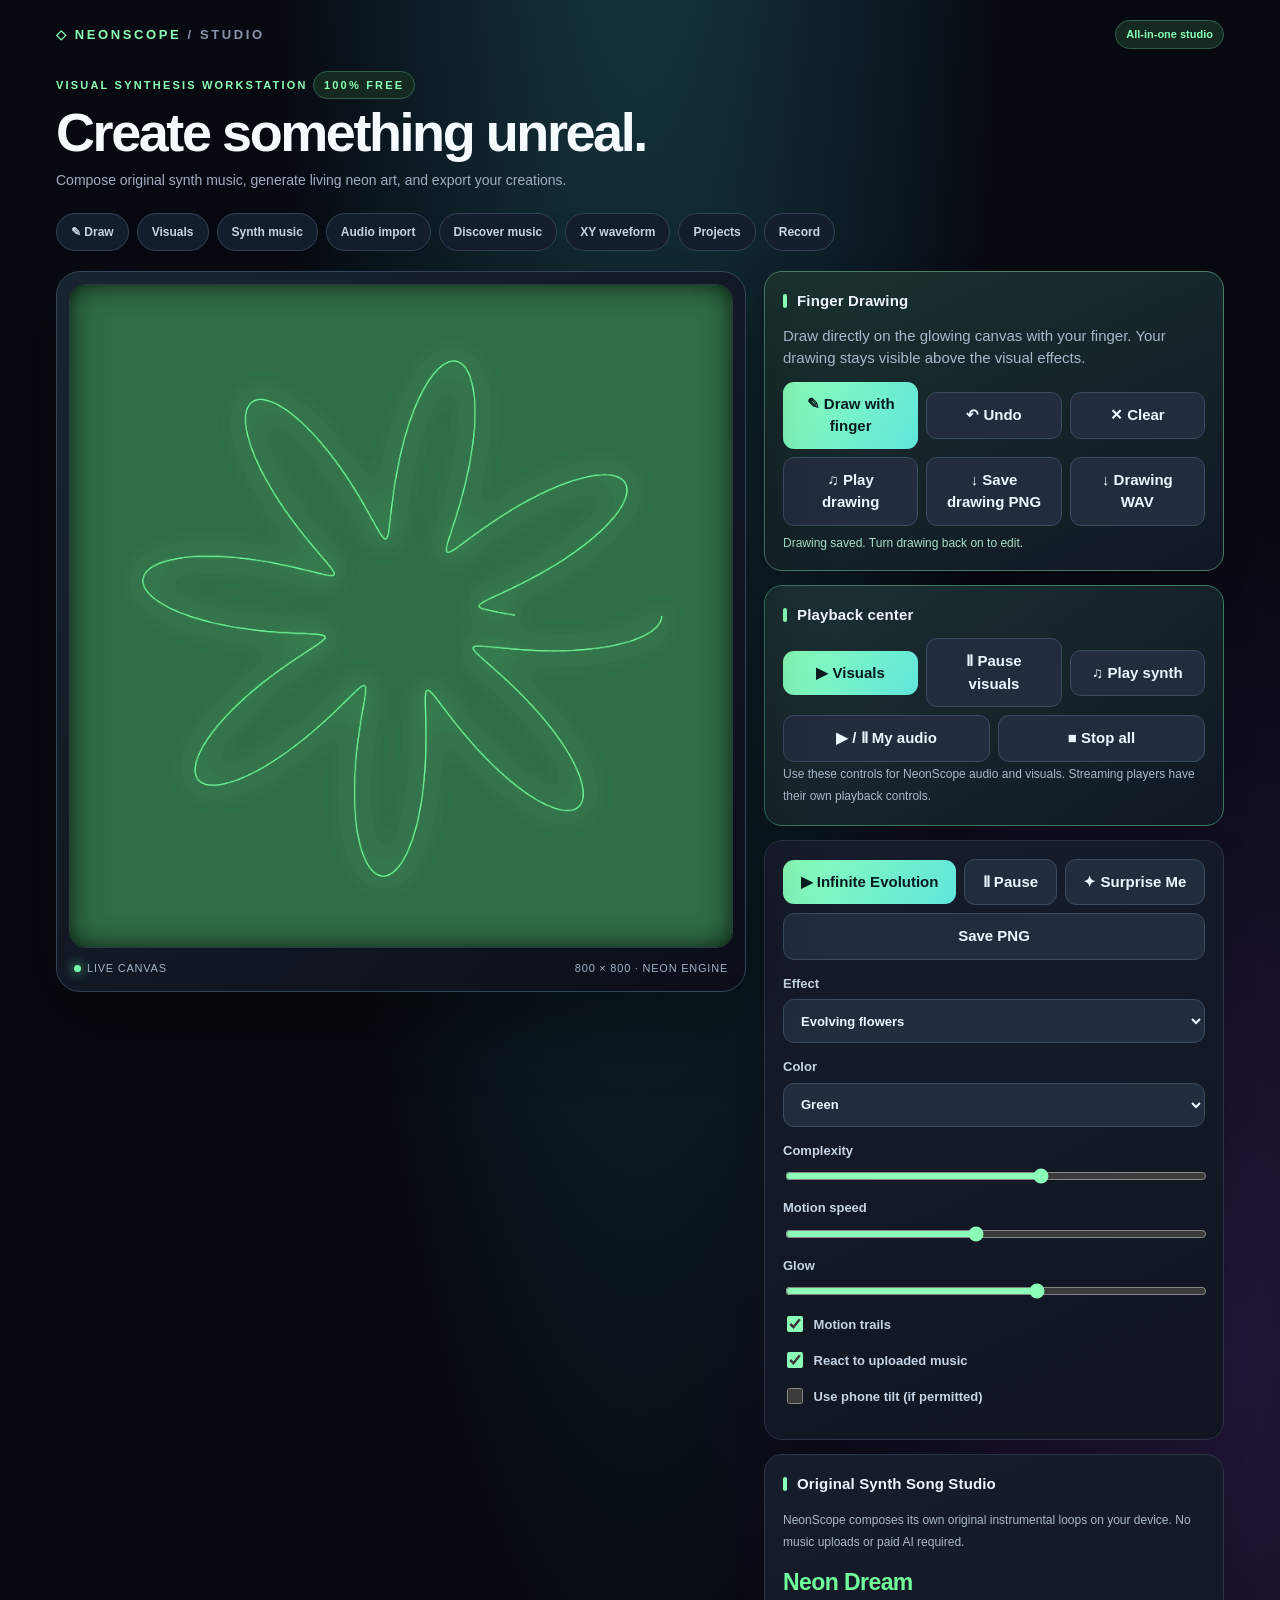
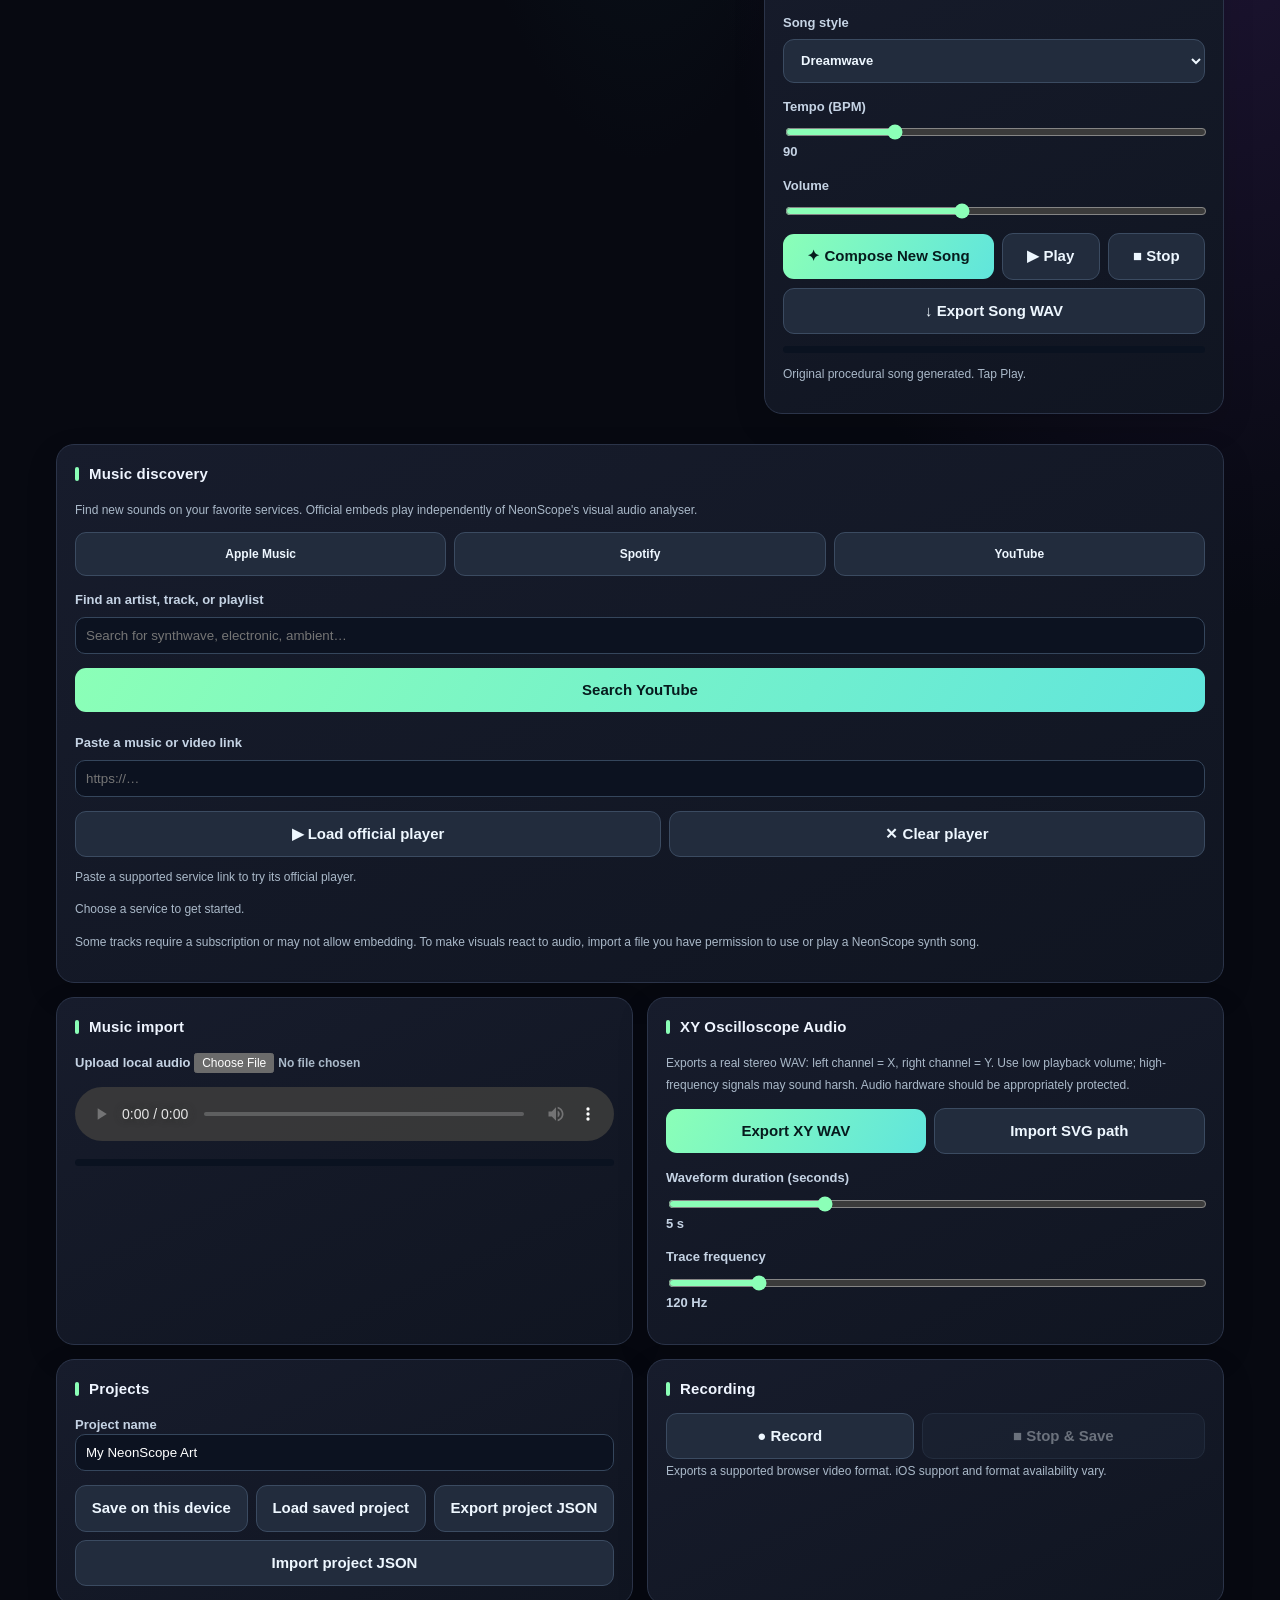
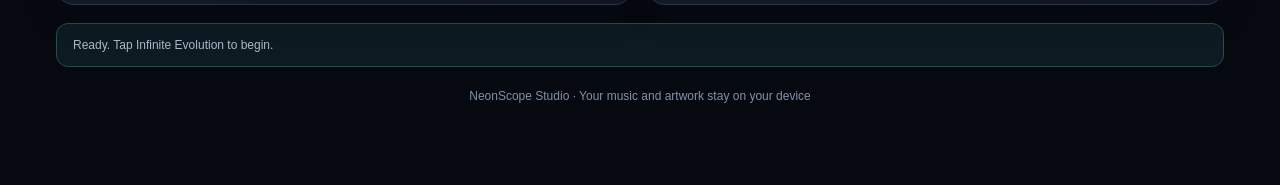
==== commit 067faa5e: "Redirect old Studio URL to single main NeonScope app" ====
--- a/studio.html
+++ b/studio.html
@@ -1,31 +1 @@
-<!doctype html><html lang="en"><head><meta charset="utf-8"><meta name="viewport" content="width=device-width,initial-scale=1,viewport-fit=cover"><meta name="theme-color" content="#070a10"><link rel="manifest" href="./manifest.webmanifest"><title>NeonScope Studio</title><style>
-*{box-sizing:border-box}body{margin:0;background:#070a10;color:#e8fff4;font:15px system-ui,sans-serif}main{max-width:960px;margin:auto;padding:16px}h1{font-size:27px;color:#72ff9c;margin:8px 0}a{color:#72ff9c}canvas{display:block;width:100%;aspect-ratio:1;background:#010306;border:1px solid #32443d;border-radius:16px;touch-action:none}section{background:#121c1b;border:1px solid #30423c;border-radius:14px;padding:14px;margin:12px 0}button,select,input[type=file]{font:inherit}button,select{border:1px solid #46645a;background:#23332f;color:white;padding:10px;border-radius:9px}button{cursor:pointer}button.primary{background:#70ff9b;color:#001d0c;font-weight:700}.flex{display:flex;gap:8px;flex-wrap:wrap;align-items:center}label{display:block;margin:12px 0}input[type=range]{width:100%;accent-color:#70ff9b}small,#status{color:#a9bdb6}input[type=text]{width:100%;padding:10px;border:1px solid #46645a;border-radius:8px;background:#101917;color:white}#meter{height:5px;background:#273e35;border-radius:8px;overflow:hidden}#bar{height:100%;width:0;background:#70ff9b}</style><link rel="stylesheet" href="./studio.css"></head><body><main><header class="brand"><div class="brand-mark">◇ NEONSCOPE <span style="color:#8794a9">/ STUDIO</span></div><a href="./">← Original app</a></header><div class="hero"><div class="eyebrow">Visual synthesis workstation <span class="pill">100% Free</span></div><h1>Create something unreal.</h1><p>Compose original synth music, generate living neon art, and export your creations.</p></div><nav class="tool-nav" aria-label="Studio tools"><a href="#draw-tools">✎ Draw</a><a href="#visual-controls">Visuals</a><a href="#synth-tools">Synth music</a><a href="#music-tools">Audio import</a><a href="#discover-tools">Discover music</a><a href="#xy-tools">XY waveform</a><a href="#project-tools">Projects</a><a href="#record-tools">Record</a></nav><div class="workspace"><div class="visual-column"><div class="visual-frame"><div class="canvas-stack"><canvas id="view" width="800" height="800" aria-label="Interactive neon artwork"></canvas><canvas id="drawLayer" width="800" height="800" aria-label="Draw on canvas using touch or mouse"></canvas></div><div class="visual-footer"><span><span class="live-dot"></span>Live canvas</span><span>800 × 800 · Neon engine</span></div></div></div><div class="controls"><section id="draw-tools"><strong>Finger Drawing</strong><p>Draw directly on the glowing canvas with your finger. Your drawing stays visible above the visual effects.</p><div class="flex"><button id="drawToggle" type="button" class="primary">✎ Draw with finger</button><button id="drawUndo" type="button">↶ Undo</button><button id="drawClear" type="button">✕ Clear</button><button id="drawSound" type="button">♫ Play drawing</button><button id="drawSave" type="button">↓ Save drawing PNG</button><button id="drawWav" type="button">↓ Drawing WAV</button></div><p id="drawStatus" role="status">Ready to draw</p></section><section class="transport"><strong>Playback center</strong><div class="flex"><button id="transportVisual" class="primary" type="button">▶ Visuals</button><button id="transportPause" type="button">Ⅱ Pause visuals</button><button id="transportSynth" type="button">♫ Play synth</button><button id="transportAudio" type="button">▶ / Ⅱ My audio</button><button id="transportStop" type="button">■ Stop all</button></div><small>Use these controls for NeonScope audio and visuals. Streaming players have their own playback controls.</small></section><section id="visual-controls"><div class="flex"><button id="evolve" class="primary">▶ Infinite Evolution</button><button id="freeze">Ⅱ Pause</button><button id="random">✦ Surprise Me</button><button id="save">Save PNG</button></div><label>Effect <select id="effect"><option value="flower">Evolving flowers</option><option value="attractor">Strange attractor</option><option value="spiral">Galactic spiral</option><option value="lissajous">XY Lissajous</option><option value="particles">Particle field</option><option value="wire">3D wireframe</option><option value="kaleido">Kaleidoscope</option><option value="wave">Wave field</option></select></label><label>Color <select id="color"><option value="#70ff9b">Green</option><option value="#5bdcff">Cyan</option><option value="#b579ff">Violet</option><option value="#ff65b6">Pink</option><option value="#ffffff">White</option></select></label><label>Complexity <input id="complexity" type="range" min="10" max="100" value="65"></label><label>Motion speed <input id="speed" type="range" min="0" max="100" value="45"></label><label>Glow <input id="glow" type="range" min="0" max="100" value="60"></label><label><input type="checkbox" id="trails" checked> Motion trails</label><label><input type="checkbox" id="react" checked> React to uploaded music</label><label><input type="checkbox" id="tilt"> Use phone tilt (if permitted)</label></section><section id="synth-tools"><strong>Original Synth Song Studio</strong><p><small>NeonScope composes its own original instrumental loops on your device. No music uploads or paid AI required.</small></p><h2 id="synthName" style="font-size:20px;color:#70ff9b">New Song</h2><label>Song style <select id="synthMood"><option value="dream">Dreamwave</option><option value="arcade">Retro arcade</option><option value="space">Space ambient</option><option value="chill">Chill synth</option><option value="dark">Dark electronic</option></select></label><label>Tempo (BPM) <input id="synthTempo" type="range" min="60" max="180" value="90" oninput="document.getElementById('tempoValue').textContent=this.value"><span id="tempoValue">90</span></label><label>Volume <input id="synthVolume" type="range" min="0" max="60" value="25"></label><div class="flex"><button id="synthGenerate" class="primary">✦ Compose New Song</button><button id="synthPlay">▶ Play</button><button id="synthStop">■ Stop</button><button id="synthExport">↓ Export Song WAV</button></div><div id="meter"><div id="synthMeter" style="width:0;height:100%;background:#70ff9b"></div></div><p id="synthStatus" role="status">Ready</p></section></div></div><div class="bottom-tools"><section id="discover-tools"><strong>Music discovery</strong><p><small>Find new sounds on your favorite services. Official embeds play independently of NeonScope's visual audio analyser.</small></p><div class="service-tabs" role="group" aria-label="Music service"><button type="button" data-service="apple">Apple Music</button><button type="button" data-service="spotify">Spotify</button><button type="button" data-service="youtube">YouTube</button></div><label>Find an artist, track, or playlist<input id="discoverQuery" type="text" placeholder="Search for synthwave, electronic, ambient…"></label><button id="discoverOpen" type="button" class="primary">Search YouTube</button><label>Paste a music or video link<input id="discoverLink" type="text" inputmode="url" placeholder="https://…"></label><div class="flex"><button id="discoverEmbed" type="button">▶ Load official player</button><button id="discoverClear" type="button">✕ Clear player</button></div><p id="discoverHint"><small>Paste a supported service link to try its official player.</small></p><div id="discoverPlayer"></div><p id="discoveryStatus" role="status"><small>Choose a service to get started.</small></p><p><small>Some tracks require a subscription or may not allow embedding. To make visuals react to audio, import a file you have permission to use or play a NeonScope synth song.</small></p></section><section id="music-tools"><strong>Music import</strong><label>Upload local audio <input id="music" type="file" accept="audio/*"></label><audio id="player" controls style="width:100%"></audio><div id="meter"><div id="bar"></div></div></section><section id="xy-tools"><strong>XY Oscilloscope Audio</strong><p><small>Exports a real stereo WAV: left channel = X, right channel = Y. Use low playback volume; high-frequency signals may sound harsh. Audio hardware should be appropriately protected.</small></p><div class="flex"><button id="wav" class="primary">Export XY WAV</button><button id="svg">Import SVG path</button><input id="svgFile" type="file" accept=".svg,image/svg+xml" hidden></div><label>Waveform duration (seconds) <input id="duration" type="range" min="1" max="15" value="5"><span id="durValue">5 s</span></label><label>Trace frequency <input id="trace" type="range" min="30" max="600" value="120"><span id="traceValue">120 Hz</span></label></section><section id="project-tools"><strong>Projects</strong><label>Project name <input id="name" type="text" value="My NeonScope Art" maxlength="80"></label><div class="flex"><button id="store">Save on this device</button><button id="restore">Load saved project</button><button id="export">Export project JSON</button><button id="import">Import project JSON</button><input id="jsonFile" type="file" accept=".json,application/json" hidden></div></section><section id="record-tools"><strong>Recording</strong><div class="flex"><button id="record">● Record</button><button id="stopRecord" disabled>■ Stop & Save</button></div><small>Exports a supported browser video format. iOS support and format availability vary.</small></section></div><p id="status" role="status">Ready. Tap Infinite Evolution to begin.</p><div class="footer-note">NeonScope Studio · Your music and artwork stay on your device</div></main><script>
-(()=>{'use strict';const $=id=>document.getElementById(id),c=$('view'),g=c.getContext('2d');let running=false,phase=0,last=performance.now(),points=[],audioCtx,analyser,source,frequency,energy=0,synthEnergy=0,seed=Math.random()*100,cycle=0,recorder,recordStream,chunks=[],audioURL;
-const opts=['flower','attractor','spiral','lissajous','particles','wire','kaleido','wave'];const setStatus=s=>$('status').textContent=s;const rand=()=>Math.random();const clamp=(x,a,b)=>Math.max(a,Math.min(b,x));
-function generate(t){const type=$('effect').value,N=400+Math.floor(+$('complexity').value*9),arr=[],rot=t*.14,variation=Math.sin(t*.23+seed)*.7;for(let i=0;i<N;i++){const q=i/N,u=q*Math.PI*2;let x=0,y=0;
-if(type==='flower'){let r=205+110*Math.cos((7+variation)*u+t*.3);x=400+r*Math.cos(u+rot);y=400+r*Math.sin(u+rot)}
-else if(type==='spiral'){const r=18+340*q;x=400+r*Math.cos(u*(5+variation)+rot);y=400+r*Math.sin(u*(5+variation)+rot)}
-else if(type==='lissajous'){x=400+290*Math.sin((3+variation*.3)*u+t*.13);y=400+290*Math.sin(4*u+t*.19)}
-else if(type==='attractor'){let a=u*2;x=400+240*Math.sin(3*a+t*.15)*Math.cos(2*a+variation);y=400+230*Math.sin(4*a-t*.12)*Math.cos(a)}
-else if(type==='kaleido'){const r=70+200*Math.abs(Math.sin(u*6+t*.2));x=400+r*Math.cos(u);y=400+r*Math.sin(u)}
-else if(type==='wave'){x=30+740*q;y=400+170*Math.sin(u*7+t)+80*Math.cos(u*17-t*.4)}
-else if(type==='wire'){const edge=Math.floor(q*12),f=(q*12)%1,verts=[];for(let k=0;k<8;k++){const X=(k&1)?1:-1,Y=(k&2)?1:-1,Z=(k&4)?1:-1;const a=t*.22,b=t*.16,xx=X*Math.cos(a)-Z*Math.sin(a),zz=X*Math.sin(a)+Z*Math.cos(a),yy=Y*Math.cos(b)-zz*Math.sin(b),z=Y*Math.sin(b)+zz*Math.cos(b),persp=280/(4+z);verts.push([400+xx*persp*2.7,400+yy*persp*2.7])}const edges=[[0,1],[1,3],[3,2],[2,0],[4,5],[5,7],[7,6],[6,4],[0,4],[1,5],[2,6],[3,7]];const e=edges[edge%12],p=verts[e[0]],v=verts[e[1]];x=p[0]+(v[0]-p[0])*f;y=p[1]+(v[1]-p[1])*f}
-else {const a=u*37+seed,r=100+240*Math.abs(Math.sin(u*13+t*.2));x=400+Math.cos(a+t*.3)*r;y=400+Math.sin(a-t*.2)*r}
-arr.push({x:clamp(x,0,800),y:clamp(y,0,800)})}return arr}
-function draw(now){requestAnimationFrame(draw);synthEnergy*=.94;let dt=Math.min(.06,(now-last)/1000);last=now;if(running)phase+=dt*(.2+ +$('speed').value/20);if(running&&Math.floor(phase/12)!==cycle){cycle=Math.floor(phase/12);$('effect').value=opts[Math.floor(rand()*opts.length)];seed=rand()*100}
-if(analyser&&frequency){analyser.getByteFrequencyData(frequency);let sum=0;for(let i=0;i<frequency.length;i++)sum+=frequency[i];energy=sum/(frequency.length*255);$('bar').style.width=Math.round(energy*100)+'%'}
-energy=Math.max(energy,synthEnergy);g.fillStyle=$('trails').checked?'rgba(1,3,6,.24)':'#010306';g.fillRect(0,0,800,800);g.strokeStyle=$('color').value;g.fillStyle=$('color').value;g.shadowColor=$('color').value;g.shadowBlur=+$('glow').value*.55;g.lineWidth=1.2+energy*5;const t=phase+energy*2;points=generate(t);g.beginPath();points.forEach((p,i)=>i?g.lineTo(p.x,p.y):g.moveTo(p.x,p.y));g.stroke()}
-window.addEventListener('neonscope-synth-energy',e=>{synthEnergy=e.detail||0;running=true});requestAnimationFrame(draw);
-$('evolve').onclick=()=>{running=true;setStatus('Infinite evolution running')};$('freeze').onclick=()=>{running=false;setStatus('Paused')};$('random').onclick=()=>{seed=rand()*100;$('effect').value=opts[Math.floor(rand()*opts.length)];phase+=rand()*20;setStatus('New design generated')};$('save').onclick=()=>{const a=document.createElement('a');a.download='neonscope-studio.png';a.href=c.toDataURL();a.click()};
-$('music').onchange=e=>{const f=e.target.files[0];if(!f)return;if(audioURL)URL.revokeObjectURL(audioURL);audioURL=URL.createObjectURL(f);$('player').src=audioURL;try{audioCtx=audioCtx||new(window.AudioContext||window.webkitAudioContext)();audioCtx.resume();if(!source){source=audioCtx.createMediaElementSource($('player'));analyser=audioCtx.createAnalyser();analyser.fftSize=1024;frequency=new Uint8Array(analyser.frequencyBinCount);source.connect(analyser);analyser.connect(audioCtx.destination)}setStatus('Music loaded: '+f.name)}catch(err){setStatus('Audio error: '+err.message)}};
-$('player').onplay=()=>{audioCtx?.resume();running=true};$('duration').oninput=()=>$('durValue').textContent=$('duration').value+' s';$('trace').oninput=()=>$('traceValue').textContent=$('trace').value+' Hz';
-function download(blob,name){const url=URL.createObjectURL(blob),a=document.createElement('a');a.href=url;a.download=name;a.click();setTimeout(()=>URL.revokeObjectURL(url),60000)}
-$('wav').onclick=()=>{const sr=44100,seconds=+$('duration').value,hz=+$('trace').value,n=sr*seconds,pts=generate(phase),bytes=44+n*4,buf=new ArrayBuffer(bytes),v=new DataView(buf);const str=(at,s)=>{for(let i=0;i<s.length;i++)v.setUint8(at+i,s.charCodeAt(i))};str(0,'RIFF');v.setUint32(4,bytes-8,true);str(8,'WAVE');str(12,'fmt ');v.setUint32(16,16,true);v.setUint16(20,1,true);v.setUint16(22,2,true);v.setUint32(24,sr,true);v.setUint32(28,sr*4,true);v.setUint16(32,4,true);v.setUint16(34,16,true);str(36,'data');v.setUint32(40,n*4,true);for(let i=0;i<n;i++){const p=pts[Math.floor((i*hz/sr%1)*(pts.length-1))],x=clamp((p.x-400)/400*.65,-1,1),y=clamp((400-p.y)/400*.65,-1,1);v.setInt16(44+i*4,Math.round(x*32767),true);v.setInt16(46+i*4,Math.round(y*32767),true)}download(new Blob([buf],{type:'audio/wav'}),'neonscope-xy.wav');setStatus('Stereo XY WAV exported. Left=X, right=Y. Start with low volume.')};
-$('svg').onclick=()=>$('svgFile').click();$('svgFile').onchange=async e=>{const file=e.target.files[0];if(!file)return;const text=await file.text();if(text.length>1000000){setStatus('SVG too large');return}const doc=new DOMParser().parseFromString(text,'image/svg+xml');const path=doc.querySelector('path');if(!path){setStatus('SVG needs at least one path element');return}const d=path.getAttribute('d');if(!d){setStatus('SVG path is empty');return}try{const svg=document.createElementNS('http://www.w3.org/2000/svg','svg'),p=document.createElementNS('http://www.w3.org/2000/svg','path');p.setAttribute('d',d);svg.appendChild(p);svg.style.cssText='position:absolute;width:0;height:0;overflow:hidden';document.body.appendChild(svg);const len=p.getTotalLength(),samples=700,raw=[];for(let i=0;i<samples;i++){const pt=p.getPointAtLength(len*i/(samples-1));raw.push({x:pt.x,y:pt.y})}svg.remove();const xs=raw.map(p=>p.x),ys=raw.map(p=>p.y),minx=Math.min(...xs),maxx=Math.max(...xs),miny=Math.min(...ys),maxy=Math.max(...ys),scale=620/Math.max(maxx-minx,maxy-miny,1);const imported=raw.map(p=>({x:400+(p.x-(minx+maxx)/2)*scale,y:400+(p.y-(miny+maxy)/2)*scale}));const oldGenerate=generate;generate=()=>imported;running=false;setStatus('SVG path imported. Export XY WAV or PNG. Reload to restore procedural modes.')}catch(err){setStatus('Could not parse SVG path: '+err.message)}};
-function project(){return {version:1,effect:$('effect').value,color:$('color').value,complexity:$('complexity').value,speed:$('speed').value,glow:$('glow').value,trails:$('trails').checked,name:$('name').value,phase,seed}}
-function load(o){if(!o||o.version!==1||!opts.includes(o.effect))throw Error('Invalid project');for(const k of ['effect','color','complexity','speed','glow','name'])if(o[k]!==undefined&&$(k))$(k).value=String(o[k]);$('trails').checked=!!o.trails;phase=Number(o.phase)||0;seed=Number(o.seed)||0;running=false}
-$('store').onclick=()=>{try{localStorage.setItem('neonscope-studio',JSON.stringify(project()));setStatus('Saved on this device')}catch(e){setStatus('Storage unavailable: '+e.message)}};$('restore').onclick=()=>{try{load(JSON.parse(localStorage.getItem('neonscope-studio')));setStatus('Project restored')}catch(e){setStatus('No valid saved project')}};$('export').onclick=()=>download(new Blob([JSON.stringify(project(),null,2)],{type:'application/json'}),'neonscope-project.json');$('import').onclick=()=>$('jsonFile').click();$('jsonFile').onchange=async e=>{try{const file=e.target.files[0];if(!file||file.size>100000)throw Error('Invalid file');load(JSON.parse(await file.text()));setStatus('Project imported')}catch(err){setStatus('Import failed: '+err.message)}};
-$('record').onclick=()=>{if(!c.captureStream||!window.MediaRecorder){setStatus('Recording unavailable in this browser');return}try{recordStream=c.captureStream(30);const mime=['video/mp4','video/webm;codecs=vp8','video/webm'].find(t=>MediaRecorder.isTypeSupported(t));recorder=new MediaRecorder(recordStream,mime?{mimeType:mime}:undefined);chunks=[];recorder.ondataavailable=e=>{if(e.data.size)chunks.push(e.data)};recorder.onstop=()=>{const ext=recorder.mimeType.includes('mp4')?'mp4':'webm';download(new Blob(chunks,{type:recorder.mimeType}),'neonscope-studio.'+ext);recordStream.getTracks().forEach(t=>t.stop());$('record').disabled=false;$('stopRecord').disabled=true;setStatus('Recording saved')};recorder.start(500);$('record').disabled=true;$('stopRecord').disabled=false;running=true;setStatus('Recording…')}catch(err){setStatus('Recording error: '+err.message)}};$('stopRecord').onclick=()=>{if(recorder?.state==='recording')recorder.stop()};
-$('tilt').onchange=async e=>{if(!e.target.checked)return;try{if(typeof DeviceOrientationEvent!=='undefined'&&typeof DeviceOrientationEvent.requestPermission==='function'){const permission=await DeviceOrientationEvent.requestPermission();if(permission!=='granted')throw Error('Permission denied')}window.addEventListener('deviceorientation',event=>{if($('tilt').checked&&event.gamma!=null)seed+=event.gamma*.0004});setStatus('Tilt control enabled')}catch(err){e.target.checked=false;setStatus('Tilt unavailable: '+err.message)}};
-})();
-</script><script src="./draw.js"></script><script src="./synth.js"></script><script src="./discovery.js"></script><script>if('serviceWorker' in navigator)window.addEventListener('load',()=>navigator.serviceWorker.register('./sw.js').catch(()=>{}));</script></body></html>+<!doctype html><html lang="en"><head><meta charset="utf-8"><meta name="viewport" content="width=device-width,initial-scale=1"><meta http-equiv="refresh" content="0;url=./"><title>NeonScope</title><script>location.replace('./'+location.search+location.hash)</script></head><body><p>NeonScope has moved to <a href="./">the main studio</a>.</p></body></html>
